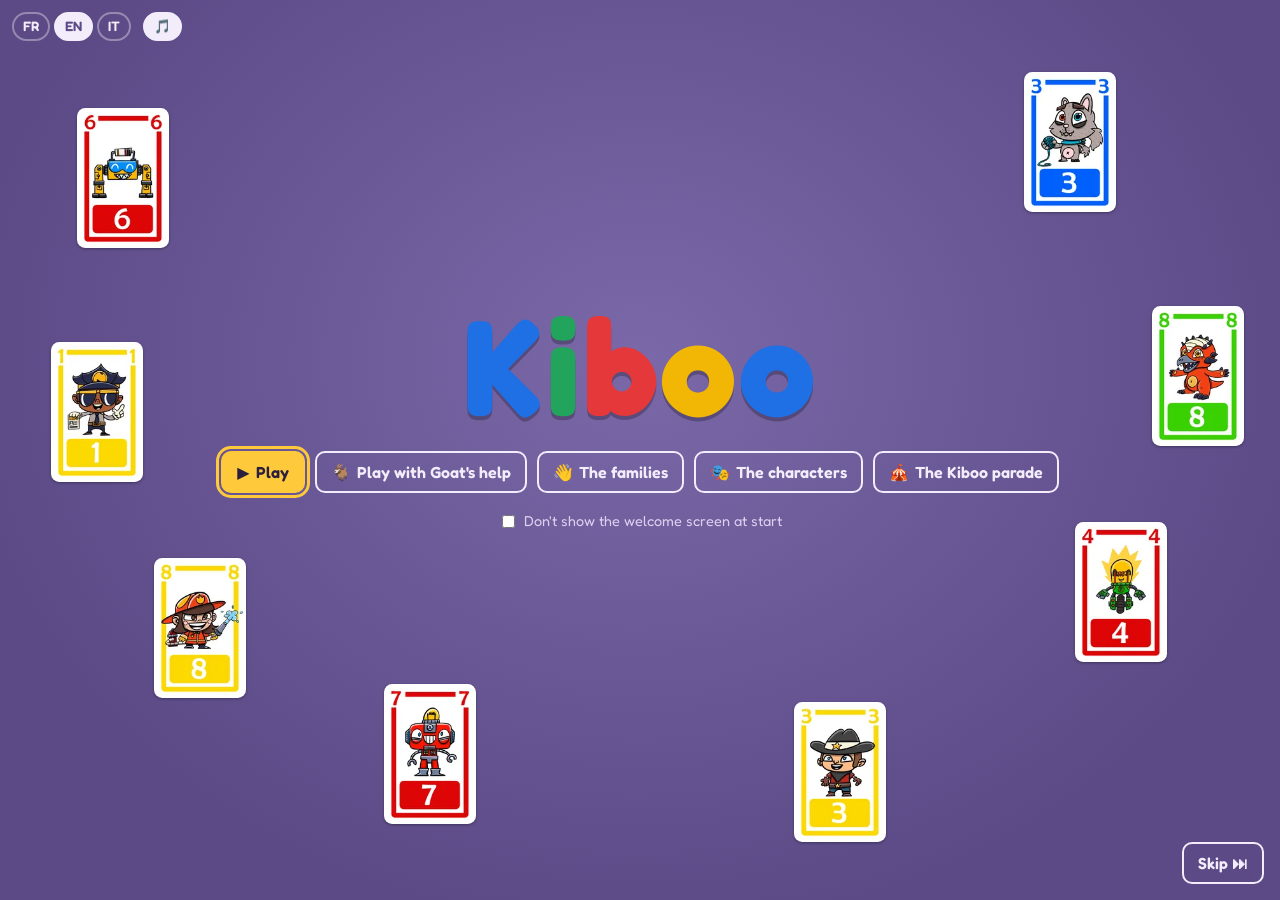
==== index.html @ 83fb06ff "Parade : modes pour les dinosaures, les robots et les métiers Les 40 personnages ont maintenant leur" ====
<!DOCTYPE html>
<html lang="fr">
<head>
<meta charset="utf-8">
<meta name="viewport" content="width=device-width, initial-scale=1, viewport-fit=cover">
<title>Kiboo</title>
<link rel="preconnect" href="https://fonts.googleapis.com">
<link rel="preconnect" href="https://fonts.gstatic.com" crossorigin>
<link href="https://fonts.googleapis.com/css2?family=Fredoka:wght@400;500;600;700&display=swap" rel="stylesheet">
<link rel="stylesheet" href="css/style.css?v=2026-11-11-1859">
</head>
<body>
<div class="wrap">
  <header>
    <h1 class="logo kiboo" aria-label="Kiboo"><span>K</span><span>i</span><span>b</span><span>o</span><span>o</span></h1>
    <div class="head-btns">
      <label class="lang-wrap"><span class="emo" aria-hidden="true">🌐</span><select id="lang" class="lang" aria-label="Langue" data-i18n-aria="head.lang"></select></label>
      <button class="act ghost" id="btn-feedback" type="button" aria-haspopup="dialog"><span class="emo" aria-hidden="true">💬</span><span class="lbl" data-i18n="head.feedback">Donner mon avis</span></button>
      <button class="act ghost" id="btn-progress" type="button" aria-haspopup="dialog"><span class="emo" aria-hidden="true">📈</span><span class="lbl" data-i18n="head.progress">Progression</span></button>
      <button class="act ghost" id="btn-album" type="button" aria-haspopup="dialog"><span class="emo" aria-hidden="true">⭐</span><span class="lbl">Collection 0/40</span></button>
      <button class="act ghost" id="btn-exercises" type="button" aria-haspopup="dialog"><span class="emo" aria-hidden="true">✏️</span><span class="lbl" data-i18n="head.exercises">Exercices</span></button>
      <button class="act ghost" id="btn-rules" type="button" aria-haspopup="dialog"><span class="emo" aria-hidden="true">📖</span><span class="lbl" data-i18n="head.rules">Règles du jeu</span></button>
      <button class="act ghost" id="btn-account" type="button" aria-haspopup="dialog"><span class="emo" aria-hidden="true">👤</span><span class="lbl" data-i18n="account.login">Se connecter</span></button>
      <button class="act ghost" id="btn-parade" type="button"><span class="emo" aria-hidden="true">🎪</span><span class="lbl" data-i18n="head.parade">Parade</span></button>
      <button class="act ghost" id="btn-settings-help" type="button" aria-expanded="false" aria-controls="settings-help"><span class="emo" aria-hidden="true">❓</span><span class="lbl" data-i18n="help.show">Aide</span></button>
    </div>
  </header>

  <dialog class="rules exercises" id="exercises" aria-labelledby="ex-title">
    <div class="rules-head">
      <h2 id="ex-title" data-i18n="ex.title">Exercices</h2>
      <span id="voice-ex"></span>
      <button class="close" id="btn-ex-close" type="button" aria-label="Fermer les exercices" data-i18n-aria="ex.close">×</button>
    </div>
    <div class="ex-tabs" role="tablist" aria-label="Choix de l'exercice" data-i18n-aria="ex.tabs">
      <button type="button" role="tab" data-ex="count" aria-selected="true" data-i18n="ex.tab.count">Compter sa main</button>
      <button type="button" role="tab" data-ex="longest" aria-selected="false" data-i18n="ex.tab.longest">Couleur la plus longue</button>
      <button type="button" role="tab" data-ex="legal" aria-selected="false" data-i18n="ex.tab.legal">Cartes jouables</button>
      <button type="button" role="tab" data-ex="rest" aria-selected="false" data-i18n="ex.tab.rest">Cartes restantes</button>
      <button type="button" role="tab" data-ex="split" aria-selected="false" data-i18n="ex.tab.split">Répartition de l'entame</button>
      <button type="button" role="tab" data-ex="coco" aria-selected="false" data-i18n="ex.tab.coco">Carré de Coco</button>
    </div>
    <p class="ex-score"><span id="ex-score"></span> <span class="gift-progress"></span></p>
    <div id="ex-body" role="tabpanel"></div>
  </dialog>

  <dialog class="rules exercises" id="quiz" aria-labelledby="quiz-title">
    <div class="rules-head">
      <h2 id="quiz-title" data-i18n="quiz.title">Question</h2>
      <span id="voice-quiz"></span>
      <p class="gift-progress"></p>
    </div>
    <div id="quiz-body"></div>
    <div class="ex-actions"><button class="act ghost" id="quiz-skip" type="button" data-i18n="quiz.skip">Passer la question</button></div>
  </dialog>

  <dialog class="rules" id="account" aria-labelledby="account-title">
    <div class="rules-head">
      <h2 id="account-title" data-i18n="account.title">Mon compte</h2>
      <button class="close" id="btn-account-close" type="button" aria-label="Fermer" data-i18n-aria="btn.close">×</button>
    </div>
    <div id="account-body"></div>
  </dialog>

  <dialog class="rules" id="feedback" aria-labelledby="fb-title">
    <div class="rules-head">
      <h2 id="fb-title" data-i18n="fb.title">Donner mon avis</h2>
      <button class="close" id="btn-fb-close" type="button" aria-label="Fermer" data-i18n-aria="btn.close">×</button>
    </div>
    <p data-i18n="fb.intro">Merci de tester Kiboo ! Ton retour aide à améliorer le jeu.</p>
    <div class="fb-row" role="group" aria-label="Type de retour" data-i18n-aria="fb.kinds">
      <button class="ex-choice" type="button" data-kind="bug" data-i18n="fb.kind.bug">Un problème</button>
      <button class="ex-choice" type="button" data-kind="idee" data-i18n="fb.kind.idee">Une idée</button>
      <button class="ex-choice" type="button" data-kind="avis" data-i18n="fb.kind.avis">Mon avis</button>
    </div>
    <div class="fb-row fb-stars" role="group" aria-label="Note sur 5" data-i18n-aria="fb.stars">
      <span data-i18n="fb.yourNote">Ta note :</span>
      <button type="button" data-star="1" aria-label="1 sur 5" data-i18n-aria="fb.star1">★</button><button type="button" data-star="2" aria-label="2 sur 5" data-i18n-aria="fb.star2">★</button><button type="button" data-star="3" aria-label="3 sur 5" data-i18n-aria="fb.star3">★</button><button type="button" data-star="4" aria-label="4 sur 5" data-i18n-aria="fb.star4">★</button><button type="button" data-star="5" aria-label="5 sur 5" data-i18n-aria="fb.star5">★</button>
    </div>
    <label class="fb-field" for="fb-text"><span data-i18n="fb.message">Ton message</span>
      <textarea id="fb-text" rows="5" placeholder="Ce qui t'a plu, ce qui ne marche pas, ce que tu faisais quand le problème est arrivé…" data-i18n-ph="fb.messagePh"></textarea>
    </label>
    <label class="fb-field" for="fb-name"><span data-i18n="fb.name">Ton prénom (facultatif)</span>
      <input id="fb-name" type="text" autocomplete="given-name">
    </label>
    <details class="fb-context">
      <summary data-i18n="fb.auto">Informations ajoutées automatiquement</summary>
      <pre id="fb-context"></pre>
    </details>
    <div class="ex-actions">
      <button class="act" id="fb-copy" type="button" data-i18n="fb.copy">Copier mon avis</button>
      <a class="act ghost" id="fb-github" href="https://github.com/MowgAI/Kiboo/issues/new" target="_blank" rel="noopener" data-i18n="fb.github">Envoyer sur GitHub</a>
    </div>
    <p class="fb-hint" data-i18n="fb.hint">« Copier mon avis » : colle-le ensuite dans un message à la personne qui t'a envoyé le lien. « Envoyer sur GitHub » demande un compte GitHub.</p>
    <p class="ex-result" id="fb-status" aria-live="polite"></p>
    <textarea id="fb-fallback" rows="6" hidden aria-label="Texte de ton avis à copier" data-i18n-aria="fb.fallbackAria"></textarea>
  </dialog>

  <dialog class="rules exercises" id="progress" aria-labelledby="progress-title">
    <div class="rules-head">
      <h2 id="progress-title" data-i18n="prog.title">Ma progression</h2>
      <button class="close" id="btn-progress-close" type="button" aria-label="Fermer" data-i18n-aria="btn.close">×</button>
    </div>
    <div id="progress-body"></div>
  </dialog>

  <dialog class="rules exercises" id="album" aria-labelledby="album-title">
    <div class="rules-head">
      <h2 id="album-title" data-i18n="album.title">Ma collection</h2>
      <button class="close" id="btn-album-close" type="button" aria-label="Fermer la collection" data-i18n-aria="album.close">×</button>
    </div>
    <p class="ex-score" id="album-count"></p>
    <div id="album-body"></div>
  </dialog>

  <dialog class="rules" id="rules" aria-labelledby="rules-title">
    <div class="rules-head">
      <h2 id="rules-title" data-i18n-html="rules.title">Règles de <span class="kiboo" aria-label="Kiboo"><span>K</span><span>i</span><span>b</span><span>o</span><span>o</span></span></h2>
      <span id="voice-rules"></span>
      <button class="close" id="btn-rules-close" type="button" aria-label="Fermer les règles" data-i18n-aria="rules.close">×</button>
    </div>
    <div data-i18n-html="rules.body">
    <p><span class="kiboo" aria-label="Kiboo"><span>K</span><span>i</span><span>b</span><span>o</span><span>o</span></span> est un jeu de cartes <strong>inspiré du jeu de bridge</strong>. Il se joue à <strong>4 joueurs</strong>, séparés en <strong>2 équipes</strong> représentées par leur place : <strong>Nord-Sud</strong> contre <strong>Est-Ouest</strong>. Les partenaires sont assis l'un en face de l'autre. Comme le bridge, Kiboo est un <strong>jeu de plis</strong> : un <dfn>pli</dfn> est l'ensemble des quatre cartes jouées à tour de rôle par chacun des quatre joueurs autour de la table.</p>

    <h3>Les cartes</h3>
    <ul>
      <li><strong>40 cartes</strong> : <strong>4 familles</strong> (<span class="fam blue">animaux</span>, <span class="fam green">dinosaures</span>, <span class="fam red">robots</span> et <span class="fam yellow">métiers</span>), représentées par leur couleur (respectivement bleu, vert, rouge et jaune). Chaque carte a une <strong>valeur de 1 à 10</strong> : le <strong>10 est la plus forte</strong> carte, le 1 la plus faible.</li>
      <li>Chaque joueur reçoit <strong>10 cartes</strong>.</li>
    </ul>

    <h3>Le déclarant et le mort</h3>
    <ul>
      <li>Sud est le <dfn>déclarant</dfn>. Il joue ses cartes et aussi celles de son partenaire Nord, appelé le <dfn>mort</dfn>.</li>
      <li>Ouest joue la première carte : c'est la phase d'<dfn>entame</dfn>. Le mort étale alors ses cartes <strong>face visible</strong>, et tout le monde les voit jusqu'à la fin de la donne.</li>
    </ul>

    <h3>La règle d'entame des robots</h3>
    <div id="lead-rule">
      <p>Piperno, Averell et Averell250 choisissent toujours leur entame de la même façon :</p>
      <ol>
        <li>Ils prennent leur <strong>couleur la plus longue</strong>, celle où ils ont le plus de cartes.</li>
        <li>Si deux couleurs ont <strong>autant de cartes</strong>, ils prennent celle qui a le <strong>plus de points</strong> (la somme des valeurs). À points égaux aussi, ils prennent la dernière dans l'ordre bleu, vert, rouge, jaune.</li>
        <li>Dans cette couleur, s'ils ont une <dfn>séquence</dfn> (au moins deux cartes qui se suivent, comme le 7 et le 8), ils jouent la <strong>plus haute carte de la séquence</strong>, mais seulement si cette carte vaut <strong>au moins 7</strong>. S'ils ont plusieurs séquences, ils prennent la plus haute.</li>
        <li>Sans séquence (ou avec une séquence trop petite, comme le 3 et le 4), ils jouent la <strong>plus petite carte</strong> de la couleur.</li>
      </ol>
      <p>Exemples : avec le 2, le 7 et le 8 bleus, ils entament le 8 bleu (séquence 7-8). Avec le 2, le 5 et le 9 bleus, ils entament le 2 bleu (pas de séquence). Avec le 3, le 4 et le 9 bleus, ils entament le 3 bleu (la séquence 3-4 n'atteint pas le 7).</p>
    </div>

    <h3>Le déroulement d'un pli</h3>
    <ul>
      <li>On joue chacun son tour <strong>dans le sens des aiguilles d'une montre</strong> : Ouest, Nord, Est, Sud.</li>
      <li>Le premier joueur du pli choisit librement sa carte. Sa couleur est la <dfn>couleur demandée</dfn> pour le reste du pli.</li>
      <li>Les autres joueurs <strong>doivent fournir</strong> une carte de la couleur demandée s'ils en ont. Sinon, ils jouent n'importe quelle carte : on appelle cette action <dfn>défausser</dfn>.</li>
      <li><strong>Sans atout</strong>, la <strong>plus forte carte de la couleur demandée</strong> remporte le pli. Une carte d'une autre couleur ne remporte jamais le pli.</li>
      <li>Le joueur qui remporte le pli <strong>joue la première carte du pli suivant</strong>.</li>
    </ul>

    <h3>L'atout</h3>
    <ul>
      <li>On peut aussi jouer <strong>avec un atout</strong> (réglage « Atout »). L'<dfn>atout</dfn> est une couleur plus forte que les autres : c'est la couleur où Nord et Sud ont, à eux deux, <strong>le plus de cartes</strong>. Elle est affichée en haut à gauche de la table.</li>
      <li>Il faut toujours <strong>fournir</strong> la couleur demandée si on en a.</li>
      <li>Si on n'a pas la couleur demandée, on peut jouer un atout : on appelle cette action <dfn>couper</dfn>. Un atout bat toutes les cartes des autres couleurs, même un 10. On <strong>n'est pas obligé de couper</strong> : on peut aussi défausser.</li>
      <li>Si plusieurs atouts sont joués dans le même pli, le <strong>plus fort atout</strong> remporte le pli.</li>
      <li>Avec un atout, les robots n'entament <strong>jamais dans la couleur d'atout</strong> : ils appliquent leur règle d'entame aux trois autres couleurs.</li>
    </ul>

    <h3>Qui gagne ?</h3>
    <p>À la fin des 10 plis, l'équipe qui en a <strong>remporté le plus</strong> gagne la donne. À <strong>5 plis partout</strong>, c'est une égalité.</p>

    <h3>Jouer dans <span class="kiboo" aria-label="Kiboo"><span>K</span><span>i</span><span>b</span><span>o</span><span>o</span></span></h3>
    <ul>
      <li>Choisissez qui joue chaque place dans les <strong>réglages</strong> : vous (<strong>Humain</strong>) ou un robot. Les changements s'appliquent à la prochaine donne.</li>
      <li>Quand c'est votre tour, <strong>cliquez sur une carte mise en avant</strong>. Les cartes que vous n'avez pas le droit de jouer sont grisées.</li>
      <li><strong>Rejouer la donne</strong> redistribue les mêmes cartes, pour essayer une autre façon de jouer.</li>
    </ul>
    </div>
  </dialog>

  <section class="setup" aria-label="Réglages de la table" data-i18n-aria="setup.aria">
    <label class="field"><span class="seat-name eo" data-i18n="setup.west">Ouest</span>
      <select id="cfg-O"></select>
    </label>
    <div class="field"><span class="seat-name ns" data-i18n="setup.north">Nord</span>
      <span class="fixed" data-i18n="setup.northFixed">le mort, joué par Sud</span>
    </div>
    <label class="field"><span class="seat-name eo" data-i18n="setup.east">Est</span>
      <select id="cfg-E"></select>
    </label>
    <label class="field"><span class="seat-name ns" data-i18n="setup.south">Sud (déclarant)</span>
      <select id="cfg-S"></select>
    </label>
    <label class="field"><span><span class="emo" aria-hidden="true">⏱️</span> <span data-i18n="setup.speed">Vitesse des robots</span></span>
      <select id="cfg-speed">
        <option value="1100" data-i18n="setup.slow">Lente</option>
        <option value="650" selected data-i18n="setup.normal">Normale</option>
        <option value="250" data-i18n="setup.fast">Rapide</option>
      </select>
    </label>
    <label class="field"><span><span class="emo" aria-hidden="true">🧠</span> <span data-i18n="setup.quiz">Questions pendant la partie</span></span>
      <select id="cfg-quiz">
        <option value="off" selected data-i18n="setup.quiz.off">Aucune</option>
        <option value="light" data-i18n="setup.quiz.light">Quelques-unes</option>
        <option value="all" data-i18n="setup.quiz.all">Toutes (entraînement)</option>
      </select>
    </label>
    <label class="field"><span><span class="emo" aria-hidden="true">♠️</span> <span data-i18n="setup.trump">Atout</span></span>
      <select id="cfg-trump">
        <option value="none" selected data-i18n="setup.trump.none">Sans atout</option>
        <option value="auto" data-i18n="setup.trump.auto">Couleur la plus longue de Nord-Sud</option>
      </select>
    </label>
    <label class="field"><span><span class="emo" aria-hidden="true">🔢</span> <span data-i18n="setup.coco">Carré de Coco</span></span>
      <select id="cfg-coco">
        <option value="off" selected data-i18n="setup.coco.off">Non</option>
        <option value="manual" data-i18n="setup.coco.manual">Je le remplis</option>
        <option value="goat" data-i18n="setup.coco.goat">Goat (automatique)</option>
      </select>
    </label>
    <label class="check"><input type="checkbox" id="cfg-open"> <span class="emo" aria-hidden="true">👀</span><span data-i18n="setup.open">Jeux ouverts</span></label>
    <label class="check"><input type="checkbox" id="cfg-hints"> <span class="emo" aria-hidden="true">💡</span><span data-i18n="setup.hints">Montrer les meilleurs coups</span></label>
    <label class="check"><input type="checkbox" id="cfg-explain"> <span class="emo" aria-hidden="true">🧑‍🏫</span><span data-i18n="setup.explain">Explications de Piperno</span></label>
    <label class="check"><input type="checkbox" id="cfg-eval" checked> <span class="emo" aria-hidden="true">🏆</span><span data-i18n="setup.eval">Mode évaluation</span></label>
    <label class="check"><input type="checkbox" id="cfg-voice"> <span class="emo" aria-hidden="true">🔊</span><span data-i18n="setup.voice">Lire à voix haute</span></label>
    <label class="check"><input type="checkbox" id="cfg-music"> <span class="emo" aria-hidden="true">🎵</span><span data-i18n="setup.music">Musique</span></label>
    <label class="check"><input type="checkbox" id="cfg-sfx" checked> <span class="emo" aria-hidden="true">🔔</span><span data-i18n="setup.sfx">Bruitages</span></label>
    <label class="field"><span data-i18n="voice.choose">Voix</span>
      <select id="cfg-voice-name"></select>
    </label>
    <div class="btns">
      <button class="act ghost" id="btn-help-play" type="button" aria-pressed="false"><span class="emo" aria-hidden="true">🐐</span><span class="lbl" data-i18n="btn.help">Jouer avec Goat</span></button>
      <button class="act ghost" id="btn-replay" type="button"><span class="emo" aria-hidden="true">🔁</span><span data-i18n="btn.replay">Rejouer la donne</span></button>
      <button class="act" id="btn-new" type="button"><span class="emo" aria-hidden="true">🃏</span><span data-i18n="btn.new">Nouvelle donne</span></button>
    </div>
    <div class="note" id="settings-help" hidden><span id="voice-help"></span><div data-i18n-html="help.list">
      <ul>
        <li>Les changements de joueurs s'appliquent à la <strong>prochaine donne</strong>.</li>
        <li><strong>Jeux ouverts</strong> montre toutes les mains.</li>
        <li><strong>Meilleurs coups</strong> : sur chaque carte jouable, le nombre de plis que ton camp fera si tout le monde joue parfaitement à jeux ouverts.</li>
        <li><strong>Piperno</strong> joue avec des règles simples (coche Explications de Piperno pour voir laquelle il applique à chaque carte), <strong>PiperRand</strong> au hasard.</li>
        <li><strong>Averell</strong> ne voit que sa main et le mort : à partir du deuxième pli, il simule jusqu'à 40 donnes possibles et les analyse avec le DDS. <strong>Averell250</strong> en simule jusqu'à 250, plus fort mais plus lent. <strong>Cheater</strong>, lui, voit toutes les cartes.</li>
        <li>En fin de donne, le DDS fait le <strong>bilan</strong> des cartes qui ont coûté des plis.</li>
        <li><strong>Mode évaluation</strong> : compare ta donne (en Sud) à celle de Piperno, Averell et Averell250 sur les mêmes cartes ; ton score duplicate s'affiche en fin de donne.</li>
        <li><strong>Questions pendant la partie</strong> (quand tu es le déclarant, en Sud) : <strong>Quelques-unes</strong> en pose au moins une par donne, tirées au sort ; <strong>Toutes</strong> les pose toutes, pour s'entraîner. Toutes les 3 bonnes réponses, tu choisis un cadeau.</li>
        <li><strong>Atout</strong> : sans atout, ou avec pour atout la couleur la plus longue de Nord et Sud réunis. À l'atout, on peut couper quand on n'a pas la couleur demandée (voir les règles du jeu). Les questions sur l'entame et les cartes maîtresses ne sont pas posées à l'atout pour l'instant.</li>
        <li><strong>Carré de Coco</strong> : pendant la donne, un tableau des cartes de départ de chaque couleur chez chaque joueur (Nord et Sud remplis d'office), à compléter pour Ouest et Est au fil des plis. Le bouton <strong>🐐 Jouer avec Goat</strong> lance une donne avec Goat (et redevient « Jouer sans aide »). Avec <strong>Goat</strong>, le carré se remplit tout seul et chaque déduction est expliquée (c'est une aide : la donne n'est pas évaluée).</li>
        <li><strong>Lire à voix haute</strong> : les questions et les exercices sont lus (en version simple), avec un petit encouragement après chaque réponse. Les boutons 🔊 Écouter lisent aussi les règles et cette aide. La voix dépend de l'appareil.</li>
        <li><strong>Musique</strong> : une petite musique rétro pendant la partie. <strong>Bruitages</strong> : carte posée, pli gagné ou perdu, résultat, bonne ou mauvaise réponse. Le bouton <strong>Parade</strong> fait défiler les 40 personnages, qui se présentent un par un ; un clic sur le logo Kiboo rouvre l'accueil.</li>
        <li>Quand tu joues, chaque pli reste sur la table jusqu'à ton clic sur <strong>Pli suivant</strong> : prends le temps de retenir les cartes jouées.</li>
      </ul></div>
    </div>
  </section>

  <!-- Sur ordinateur, le carré de Coco se place à côté de la table (voir .play-area dans css/style.css). -->
  <div class="play-area">
  <div class="play-main">
  <main class="table" id="table">
    <div class="trump-tag" id="trump-tag" hidden></div>
    <!-- Les places tournent : celle du joueur humain est toujours en bas (voir position() dans js/game.js). -->
    <div class="seat north" id="seat-N"><div class="tag" id="tag-N"></div><div class="hand main" id="hand-N"></div></div>
    <div class="seat west" id="seat-O"><div class="tag" id="tag-O"></div><div class="hand side" id="hand-O"></div></div>
    <div class="center" id="center"></div>
    <div class="seat east" id="seat-E"><div class="tag" id="tag-E"></div><div class="hand side" id="hand-E"></div></div>
    <div class="seat south" id="seat-S"><div class="tag" id="tag-S"></div><div class="hand main" id="hand-S"></div></div>
  </main>

  <div class="bar">
    <div class="status-row"><div class="status" id="status" aria-live="polite"></div>
      <button class="act next-trick" id="btn-next-trick" type="button" hidden><span class="emo" aria-hidden="true">➡️</span><span class="lbl" data-i18n="btn.nextTrick">Pli suivant</span></button></div>
    <div class="score" aria-label="Plis gagnés" data-i18n-aria="score.aria">
      <div class="team"><span data-i18n="team.NS">Nord-Sud</span> <span class="pips" id="pips-NS"></span> <span class="count" id="count-NS">0</span></div>
      <div class="team"><span data-i18n="team.EO">Est-Ouest</span> <span class="pips" id="pips-EO"></span> <span class="count" id="count-EO">0</span></div>
    </div>
  </div>
  </div>
  <section class="review" id="coco" hidden></section>
  </div>
  <section class="review" id="evaluation" hidden aria-live="polite"></section>
  <section class="review" id="explain" hidden aria-live="polite"></section>
  <section class="review" id="review" hidden aria-live="polite"></section>
</div>

<script>window.KIBOO_VERSION = "2026-11-11-1859";   // mis à jour par tools/bump-version.sh</script>
<script src="lang/fr.js?v=2026-11-11-1859"></script>
<script src="lang/en.js?v=2026-11-11-1859"></script>
<script src="lang/parade.js?v=2026-11-11-1859"></script>
<script src="lang/parade-modes.js?v=2026-11-11-1859"></script>
<script src="lang/personnages.js?v=2026-11-11-1859"></script>
<script src="lang/it.js?v=2026-11-11-1859"></script>
<script src="js/i18n.js?v=2026-11-11-1859"></script>
<script src="js/dds.js?v=2026-11-11-1859"></script>
<script src="js/pimc.js?v=2026-11-11-1859"></script>
<script src="js/solver.js?v=2026-11-11-1859"></script>
<script src="js/images.js?v=2026-11-11-1859"></script>
<script src="js/timing.js?v=2026-11-11-1859"></script>
<script src="js/game.js?v=2026-11-11-1859"></script>
<script src="js/account.js?v=2026-11-11-1859"></script>
<script src="js/sound.js?v=2026-11-11-1859"></script>
<script src="js/voice.js?v=2026-11-11-1859"></script>
<script src="js/rewards.js?v=2026-11-11-1859"></script>
<script src="js/exercises.js?v=2026-11-11-1859"></script>
<script src="js/intro.js?v=2026-11-11-1859"></script>
<script src="js/coco.js?v=2026-11-11-1859"></script>
<script src="js/quiz.js?v=2026-11-11-1859"></script>
<script src="js/evaluation.js?v=2026-11-11-1859"></script>
<script src="js/feedback.js?v=2026-11-11-1859"></script>
</body>
</html>
---- css/style.css ----
:root {
  --page: #F3EFF8;
  --ink: #2A1F3D;
  --ink-soft: #6A5C80;
  --panel: #FFFFFF;
  --line: #DCD3E8;
  --felt: #5B4A86;
  --felt-ring: #7A68A8;
  --felt-ink: #F3EDFB;
  --felt-soft: #DCD0F0;
  --sun: #FFC93C;
  --sun-ink: #2A1F3D;
  --c-blue: #1F6FE5;
  --c-green: #22A45D;
  --c-red: #E5383B;
  --c-yellow: #F2B705;
  --mark: rgba(255, 201, 60, 0.45);
  --ok: #1B8A4C;
  --setup: #E5F0FF;                               /* fond des réglages : bleu clair */
  --seat-ns: #1F6FE5; --seat-eo: #D62F32;         /* couleurs des places : Nord-Sud bleu, Est-Ouest rouge */
  --ko: #C62F32;
  color-scheme: light;
  box-sizing: border-box;
  padding-top: env(safe-area-inset-top, 0px);
  padding-bottom: env(safe-area-inset-bottom, 0px);
}
@media (prefers-color-scheme: dark) {
  :root:not([data-theme="light"]) {
    --page: #17111F;
    --ink: #EEE8F7;
    --ink-soft: #A797BF;
    --panel: #221A2E;
    --line: #3A2F4A;
    --felt: #4A3B6E;
    --felt-ring: #634F8C;
    --mark: rgba(255, 201, 60, 0.28);
    --ok: #4CC47F;
  --setup: #172238;
  --seat-ns: #7FB2FF; --seat-eo: #FF8A8C;
    --setup: #172238;
    --seat-ns: #7FB2FF; --seat-eo: #FF8A8C;
    --ko: #FF6F6F;
    color-scheme: dark;
  }
}
:root[data-theme="dark"] {
  --page: #17111F;
  --ink: #EEE8F7;
  --ink-soft: #A797BF;
  --panel: #221A2E;
  --line: #3A2F4A;
  --felt: #4A3B6E;
  --felt-ring: #634F8C;
  --mark: rgba(255, 201, 60, 0.28);
  --ok: #4CC47F;
  --ko: #FF6F6F;
  color-scheme: dark;
}
*, *::before, *::after { box-sizing: inherit; }
[hidden] { display: none !important; }
html { scroll-padding-top: env(safe-area-inset-top, 0px); }
body {
  margin: 0;
  background: var(--page);
  color: var(--ink);
  font-family: "Fredoka", "Nunito", "Trebuchet MS", system-ui, sans-serif;
  font-size: 16px;
  line-height: 1.4;
}
.wrap { max-width: 1080px; margin: 0 auto; padding: 16px; }

header { display: flex; align-items: center; justify-content: space-between; gap: 12px; flex-wrap: wrap; margin-bottom: 12px; }
.logo { font-size: 2.4rem; font-weight: 700; letter-spacing: 0.01em; margin: 0; line-height: 1; }
.kiboo span:nth-child(1) { color: var(--c-blue); }
.kiboo span:nth-child(2) { color: var(--c-green); }
.kiboo span:nth-child(3) { color: var(--c-red); }
.kiboo span:nth-child(4) { color: var(--c-yellow); }
.kiboo span:nth-child(5) { color: var(--c-blue); }

/* Réglages */
.setup {
  background: var(--setup);
  border: 1px solid var(--line);
  border-radius: 14px;
  padding: 12px 14px;
  display: flex; flex-wrap: wrap; gap: 12px 18px; align-items: end;
  margin-bottom: 14px;
}
.field { display: flex; flex-direction: column; gap: 4px; font-size: 0.9rem; color: var(--ink-soft); }
.field select {
  font: inherit; font-size: 0.95rem; color: var(--ink);
  background: var(--page); border: 1px solid var(--line); border-radius: 8px; padding: 6px 8px;
}
.field .fixed { color: var(--ink); font-size: 0.95rem; padding: 7px 0; }
.check { display: flex; align-items: center; gap: 6px; color: var(--ink); font-size: 0.95rem; padding-bottom: 6px; }
.btns { display: flex; gap: 8px; margin-left: auto; flex-wrap: wrap; }
button.act, a.act {
  font: inherit; font-weight: 600; cursor: pointer;
  border-radius: 10px; padding: 8px 14px; border: 2px solid var(--ink);
  background: var(--ink); color: var(--page);
}
button.act.ghost, a.act.ghost { background: transparent; color: var(--ink); }
button:focus-visible, select:focus-visible, input:focus-visible { outline: 3px solid var(--sun); outline-offset: 2px; }
.note { flex-basis: 100%; margin: 0; font-size: 0.85rem; color: var(--ink-soft); }
.note ul { margin: 0; padding-left: 1.2em; }
.note li { margin: 3px 0; }
.note strong { color: var(--ink); font-weight: 600; }

/* Table */
.table {
  --cw: clamp(44px, 9.5vw, 74px);
  --cws: clamp(30px, 5.2vw, 50px);
  --ct: clamp(42px, 9vw, 68px);
  background: radial-gradient(ellipse at 50% 45%, var(--felt-ring) 0%, var(--felt) 70%);
  color: var(--felt-ink);
  border-radius: 28px;
  padding: 16px 12px;
  display: grid;
  grid-template-columns: 1fr auto 1fr;
  grid-template-areas:
    ". north ."
    "west center east"
    ". south .";
  gap: 14px 10px;
  align-items: center;
  justify-items: center;
}
.seat { display: flex; flex-direction: column; align-items: center; gap: 6px; min-width: 0; }
.seat.north { grid-area: north; }
.seat.south { grid-area: south; }
.seat.west { grid-area: west; }
.seat.east { grid-area: east; }
.seat.south .tag { order: 2; }                 /* en bas, l'étiquette passe sous la main */
.tag {
  display: inline-flex; align-items: baseline; gap: 6px;
  border-radius: 999px; padding: 3px 12px;
  background: rgba(255,255,255,0.08); border: 2px solid transparent;
  font-size: 0.92rem; white-space: nowrap;
}
.tag b { font-weight: 600; }
.tag small { color: var(--felt-soft); font-size: 0.78rem; }
.tag[data-team="NS"] { background: rgba(31,111,229,0.45); }
.tag[data-team="EO"] { background: rgba(229,56,59,0.45); }
.tag.turn { border-color: var(--sun); box-shadow: 0 0 0 2px rgba(255,201,60,0.35); }

.hand { display: flex; justify-content: center; padding-left: calc(var(--w) * 0.45); }
.hand.side { --w: var(--cws); padding-left: calc(var(--w) * 0.62); }
.hand.main { --w: var(--cw); }
.card {
  width: var(--w); aspect-ratio: 145 / 220;
  border-radius: calc(var(--w) * 0.09);
  margin-left: calc(var(--w) * -0.45);
  background-size: cover; background-position: center;
  border: 0; padding: 0; flex: none;
  box-shadow: 0 1px 3px rgba(0,0,0,0.35);
  position: relative;
}
.hand.side .card { margin-left: calc(var(--w) * -0.62); }
/* Dos des cartes : le logo Kiboo vertical, sur fond blanc bordé de violet. */
/* Dos des cartes, comme les vraies cartes : fond bleu dans un cadre blanc, logo KIBOO au milieu
   (K rouge, I bleu clair, B jaune, et deux O en forme d'yeux). */
.card.back { background: #3B66B0; border: calc(var(--w) * 0.08) solid #FFFFFF; overflow: hidden; }
.card.back .back-logo {
  position: absolute; inset: 0; display: flex; align-items: center; justify-content: center; gap: calc(var(--w) * 0.006);
  font: 800 calc(var(--w) * 0.17)/1 "Fredoka", "Nunito", system-ui, sans-serif;
}
.card.back .back-logo b { font-weight: 700; -webkit-text-stroke: calc(var(--w) * 0.012) #1C2440; paint-order: stroke fill; }
.card.back .bk { color: #E5383B; }
.card.back .bi { color: #5EC4F0; }
.card.back .bb { color: #F2B705; }
.card.back .eye {
  width: calc(var(--w) * 0.13); height: calc(var(--w) * 0.13); border-radius: 50%; flex: none;
  background: radial-gradient(circle at 50% 52%, #1C2440 0 22%, #FFFFFF 24%);
  box-shadow: 0 0 0 calc(var(--w) * 0.012) #1C2440;
}
.badge {
  position: absolute; top: 30%; left: 4%;
  min-width: 1.6em; height: 1.6em; border-radius: 999px; padding: 0 0.3em;
  display: grid; place-items: center;
  font: 600 0.8rem/1 "Fredoka", "Nunito", system-ui, sans-serif;
  background: #FFFFFF; color: #2A1F3D; border: 2px solid #8C7AA8;
}
.badge.best { background: var(--sun); border-color: #2A1F3D; }
.card.dim { filter: saturate(0.35) brightness(0.72); }
button.card.playable { cursor: pointer; transition: transform 0.12s ease; }
button.card.playable:hover, button.card.playable:focus-visible { transform: translateY(-14%); z-index: 2; }
button.card:disabled { cursor: default; }

/* Centre : pli en cours */
.center {
  grid-area: center;
  position: relative;
  width: calc(var(--ct) * 3.6);
  height: calc(var(--ct) * 1.517 * 2.3);
}
.slot { position: absolute; }
.slot .card { --w: var(--ct); margin: 0; }
.slot.n { top: 0; left: 50%; transform: translateX(-50%); }
.slot.s { bottom: 0; left: 50%; transform: translateX(-50%); }
.slot.o { left: 0; top: 50%; transform: translateY(-50%); }
.slot.e { right: 0; top: 50%; transform: translateY(-50%); }
.slot .card.win { box-shadow: 0 0 0 3px var(--sun), 0 2px 8px rgba(0,0,0,0.4); }
.slot .card.enter { animation: land 0.22s ease-out; }
@keyframes land { from { transform: scale(0.8); opacity: 0; } to { transform: scale(1); opacity: 1; } }
@media (prefers-reduced-motion: reduce) {
  .slot .card.enter { animation: none; }
  button.card.playable { transition: none; }
}

.result {
  position: absolute; inset: 0;
  display: flex; flex-direction: column; align-items: center; justify-content: center; gap: 10px;
  text-align: center;
}
.result h2 { margin: 0; font-size: 1.5rem; font-weight: 700; }
.result p { margin: 0; color: var(--felt-soft); }
.result .btns { margin: 0; justify-content: center; }
.result button.act { border-color: var(--sun); background: var(--sun); color: var(--sun-ink); }
.result button.act.ghost { background: transparent; color: var(--felt-ink); }

/* Score et statut */
.bar { display: flex; align-items: center; justify-content: space-between; gap: 12px; flex-wrap: wrap; margin-top: 12px; }
.status { font-size: 1.05rem; font-weight: 500; min-height: 1.5em; }
.score { display: flex; gap: 18px; }
.team { display: flex; align-items: center; gap: 8px; font-size: 0.95rem; white-space: nowrap; }
.pips { display: flex; gap: 3px; }
.pip { width: 10px; height: 14px; border-radius: 3px; border: 2px solid var(--line); }
.pip.on.ns { background: var(--c-blue); border-color: var(--c-blue); }
.pip.on.eo { background: var(--c-red); border-color: var(--c-red); }
.count { font-weight: 700; min-width: 1.2em; }

@media (max-width: 640px) {
  .wrap { padding: 10px; }
  .logo { font-size: 2rem; }
  .score { gap: 12px; flex-wrap: wrap; }
  .pip { width: 7px; height: 11px; border-width: 1.5px; }
  .table {
    grid-template-columns: 1fr 1fr;
    grid-template-areas:
      "north north"
      "west east"
      "center center"
      "south south";
    padding: 12px 6px;
    border-radius: 20px;
  }
}

/* Règles du jeu */
.rules {
  width: min(640px, calc(100vw - 32px));
  max-height: calc(100dvh - 32px);
  overflow-y: auto;
  padding: 18px 22px 22px;
  border: 1px solid var(--line);
  border-radius: 16px;
  background: var(--panel);
  color: var(--ink);
  font: inherit;
  line-height: 1.5;
}
.rules::backdrop { background: rgba(23, 17, 31, 0.55); }
.rules-head { display: flex; align-items: center; justify-content: space-between; gap: 12px; }
.rules h2 { margin: 0; font-size: 1.5rem; font-weight: 700; text-wrap: balance; }
.rules h3 { margin: 16px 0 4px; font-size: 1.05rem; font-weight: 600; }
.rules p { margin: 8px 0 0; }
.rules ul { margin: 4px 0 0; padding-left: 1.2em; }
.rules li { margin: 3px 0; }
.rules .kiboo { font-weight: 700; white-space: nowrap; }
.rules strong { font-weight: 600; }
/* Vocabulaire du jeu : surligné comme au feutre */
.rules dfn {
  font-style: normal; font-weight: 600;
  background: linear-gradient(transparent 58%, var(--mark) 58%);
  padding: 0 0.1em;
}
/* Familles : une pastille de la couleur de la famille */
:is(.rules, .review, .intro, .trump-tag) .fam { font-weight: 600; white-space: nowrap; }
:is(.rules, .review, .intro, .trump-tag) .fam::before {
  content: ""; display: inline-block; width: 0.62em; height: 0.62em;
  border-radius: 50%; margin-right: 0.3em; vertical-align: 0.05em;
}
:is(.rules, .review, .intro, .trump-tag) .fam.blue::before { background: var(--c-blue); }
:is(.rules, .review, .intro, .trump-tag) .fam.green::before { background: var(--c-green); }
:is(.rules, .review, .intro, .trump-tag) .fam.red::before { background: var(--c-red); }
:is(.rules, .review, .intro, .trump-tag) .fam.yellow::before { background: var(--c-yellow); }
.rules .close {
  font: 600 1.5rem/1 "Fredoka", "Nunito", system-ui, sans-serif;
  width: 2em; height: 2em; flex: none; cursor: pointer;
  border: 2px solid var(--line); border-radius: 999px;
  background: transparent; color: var(--ink);
}
.rules .close:hover { border-color: var(--ink); }

.head-btns { display: flex; gap: 8px; flex-wrap: wrap; align-items: center; }
.lang-wrap { display: inline-flex; align-items: center; gap: 4px; }
.lang {
  font: inherit; font-weight: 600; color: var(--ink); cursor: pointer;
  background: var(--page); border: 2px solid var(--ink); border-radius: 10px; padding: 7px 8px;
}

/* Exercices */
.exercises { width: min(820px, calc(100vw - 32px)); }
.ex-tabs { display: flex; flex-wrap: wrap; gap: 6px; margin-top: 12px; }
.ex-tabs button {
  font: inherit; font-weight: 600; cursor: pointer;
  padding: 6px 12px; border-radius: 999px;
  border: 2px solid var(--line); background: transparent; color: var(--ink);
}
.ex-tabs button[aria-selected="true"] { background: var(--ink); border-color: var(--ink); color: var(--page); }
.ex-score { margin: 10px 0 0; color: var(--ink-soft); font-size: 0.9rem; font-variant-numeric: tabular-nums; }
.ex-q { margin: 12px 0 0; }
.rules .ex-sort { padding: 0; margin-top: 8px; font-size: 0.92rem; }
.ex-hand { display: flex; flex-wrap: wrap; gap: 6px; margin: 12px 0 4px; }
.ex-hand .card { --w: clamp(46px, 12vw, 66px); margin: 0; }
.ex-hand button.card { cursor: pointer; transition: transform 0.12s ease; }
.ex-hand button.card:not(:disabled):hover { transform: translateY(-6%); }
.ex-hand .card.picked { box-shadow: 0 0 0 3px var(--sun); transform: translateY(-10%); }
.ex-hand .card.ok { box-shadow: 0 0 0 3px var(--ok); }
.ex-hand .card.ko { box-shadow: 0 0 0 3px var(--ko); }
.ex-hand .card.missed { outline: 3px dashed var(--ko); outline-offset: 2px; }
.ex-led { display: flex; align-items: center; gap: 12px; margin-top: 12px; }
.ex-led .card { --w: 56px; margin: 0; }
.ex-led p { margin: 0; }
.ex-grid-wrap { overflow-x: auto; }
.ex-grid { border-collapse: collapse; margin-top: 10px; font-variant-numeric: tabular-nums; }
.ex-grid th, .ex-grid td { padding: 6px 10px 6px 0; text-align: left; border-bottom: 1px solid var(--line); vertical-align: middle; }
.ex-grid thead th { font-size: 0.85rem; font-weight: 500; color: var(--ink-soft); }
.ex-grid tbody th { font-weight: 600; white-space: nowrap; }
.ex-grid input {
  font: inherit; width: 4.2em; padding: 4px 6px;
  border: 2px solid var(--line); border-radius: 8px;
  background: var(--page); color: var(--ink);
}
.ex-grid input.ok { border-color: var(--ok); }
.ex-grid input.ko { border-color: var(--ko); }
.ex-grid input:disabled { opacity: 1; }
.ex-fix { color: var(--ink-soft); font-size: 0.9rem; min-width: 12em; }
.ex-fix .ok { color: var(--ok); font-weight: 700; }
.ex-fix .ko { color: var(--ko); font-weight: 700; }
.ex-total th, .ex-total td { border-bottom: 0; }
.ex-grid input::placeholder { color: var(--ink-soft); opacity: 0.6; }
/* Sur téléphone, la correction passe sous la ligne au lieu d'une colonne. */
@media (max-width: 640px) {
  .ex-grid, .ex-grid tbody { display: block; }
  .ex-grid thead { display: none; }
  .ex-grid tr {
    display: grid; grid-template-columns: 1fr auto auto; align-items: center;
    column-gap: 8px; padding: 6px 0; border-bottom: 1px solid var(--line);
  }
  .ex-grid tr.ex-total { border-bottom: 0; }
  .ex-grid th, .ex-grid td { border-bottom: 0; padding: 0; }
  .ex-grid .ex-fix { grid-column: 1 / -1; min-width: 0; }
  .ex-grid .ex-fix:not(:empty) { padding-top: 4px; }
}
.ex-choices { display: flex; flex-wrap: wrap; gap: 8px; margin-top: 12px; }
.ex-choice {
  font: inherit; cursor: pointer; padding: 8px 14px; border-radius: 10px;
  border: 2px solid var(--line); background: transparent; color: var(--ink);
}
.ex-choice:not(:disabled):hover { border-color: var(--ink); }
.ex-choice:disabled { cursor: default; }
.ex-choice.ok { border-color: var(--ok); box-shadow: inset 0 0 0 1px var(--ok); }
.ex-choice.ko { border-color: var(--ko); box-shadow: inset 0 0 0 1px var(--ko); }
.ex-actions { display: flex; gap: 8px; margin-top: 14px; }
.ex-result { margin: 10px 0 0; font-weight: 500; min-height: 1.4em; }
.ex-result.ok { color: var(--ok); }
.ex-result.ko { color: var(--ink); }
@media (prefers-reduced-motion: reduce) {
  .ex-hand button.card { transition: none; }
}

/* Questions en cours de partie, cadeaux et collection */
.gift-progress { margin: 0; color: var(--ink-soft); font-size: 0.9rem; white-space: nowrap; }
.gift-progress .dots { color: var(--c-yellow); letter-spacing: 0.15em; font-size: 1.05rem; }
.rules-head .gift-progress { margin-left: auto; }
.ex-led-cards { display: flex; gap: 4px; flex: none; }
.rules ol { margin: 4px 0 0; padding-left: 1.4em; }
.rules ol li { margin: 3px 0; }
.act.quiz-rule-btn { margin-top: 10px; padding: 5px 12px; font-size: 0.9rem; }
.quiz-rule { margin-top: 8px; padding: 10px 14px; border-radius: 10px; background: var(--page); font-size: 0.95rem; }
.quiz-rule p:first-child { margin-top: 0; }
.quiz-hint { margin: 10px 0 0; font-size: 0.9rem; color: var(--ink-soft); }
.quiz-follow { margin-top: 12px; padding-top: 4px; border-top: 1px solid var(--line); }
.ex-choice[aria-pressed="true"] { border-color: var(--ink); box-shadow: inset 0 0 0 1px var(--ink); }
.ex-choice.missed { border-style: dashed; border-color: var(--ko); }
.quiz-rest td, .quiz-rest th { font-size: 0.9rem; }
.quiz-reasons { margin: 4px 0 0; padding-left: 1.2em; }
.quiz-reasons li { margin: 4px 0; }
.quiz-label { margin: 10px 0 0; font-size: 0.85rem; color: var(--ink-soft); }
.ex-hand.quiz-mini { margin: 4px 0 0; gap: 4px; }
.ex-hand.quiz-mini .card { --w: clamp(34px, 8vw, 46px); }
.quiz-why { margin-top: 8px; padding-top: 4px; border-top: 1px solid var(--line); }
.quiz-why p { margin: 8px 0 0; }
.gift h3 { margin: 4px 0 0; }
.gift-won { display: flex; align-items: center; gap: 16px; margin-top: 14px; flex-wrap: wrap; }
.gift-won p { margin: 0; flex: 1 1 16em; }
.gift-card .card { --w: 96px; margin: 0; box-shadow: 0 0 0 3px var(--sun), 0 4px 14px rgba(0, 0, 0, 0.3); animation: gift-in 0.5s ease-out; }
@keyframes gift-in { from { transform: rotateY(90deg) scale(0.8); } to { transform: none; } }
.card.revealed { box-shadow: 0 0 0 3px var(--sun), 0 1px 3px rgba(0, 0, 0, 0.35); z-index: 1; }
.album-row { margin-top: 14px; }
.album-row h3 { margin: 0 0 6px; display: flex; align-items: baseline; gap: 8px; }
.album-row small { color: var(--ink-soft); font-weight: 400; font-size: 0.85rem; }
.album-cards { display: flex; flex-wrap: wrap; gap: 6px; }
.album-cards .card { --w: clamp(40px, 8.5vw, 60px); margin: 0; }
.card.missing {
  display: grid; place-items: center; box-shadow: none;
  border: 2px dashed var(--line); background: var(--page);
  color: var(--ink-soft); font-weight: 700; font-size: 1.1rem;
}
@media (prefers-reduced-motion: reduce) {
  .gift-card .card { animation: none; }
}

/* Donner mon avis */
.fb-row { display: flex; flex-wrap: wrap; align-items: center; gap: 8px; margin-top: 12px; }
#feedback [data-kind][aria-pressed="true"] { border-color: var(--ink); background: var(--ink); color: var(--page); }
.fb-stars span { color: var(--ink-soft); font-size: 0.95rem; }
.fb-stars button {
  font-size: 1.6rem; line-height: 1; padding: 0 2px; cursor: pointer;
  background: none; border: 0; color: var(--line);
}
.fb-stars button.on { color: var(--c-yellow); }
.fb-field { display: flex; flex-direction: column; gap: 4px; margin-top: 12px; font-size: 0.92rem; color: var(--ink-soft); }
.fb-field textarea, .fb-field input, #fb-fallback {
  font: inherit; font-size: 1rem; color: var(--ink); background: var(--page);
  border: 2px solid var(--line); border-radius: 10px; padding: 8px 10px; width: 100%; resize: vertical;
}
#fb-fallback { margin-top: 8px; font-size: 0.85rem; }
.fb-context { margin-top: 12px; font-size: 0.85rem; color: var(--ink-soft); }
.fb-context summary { cursor: pointer; }
.fb-context pre {
  margin: 6px 0 0; padding: 8px 10px; border-radius: 8px; background: var(--page);
  white-space: pre-wrap; word-break: break-word; font-size: 0.8rem;
}
a.act { text-decoration: none; display: inline-flex; align-items: center; }
.fb-hint { margin: 8px 0 0; font-size: 0.82rem; color: var(--ink-soft); }

/* Évaluation (score duplicate) et progression */
.eval-score { font-size: 1.15rem; margin: 4px 0 0; }
.eval-score strong { font-size: 1.4rem; }
.eval-table td, .eval-table th { font-variant-numeric: tabular-nums; }
.eval-me th, .eval-me td { font-weight: 700; }
.eval-table .ok { color: var(--ok); font-weight: 600; }
.eval-table .ko { color: var(--ko); }
.eval-how, .eval-note { font-size: 0.85rem; color: var(--ink-soft); }
.eval-up { font-weight: 600; color: var(--ok); }
.eval-steps { padding-left: 1.4em; }
.eval-steps li { margin: 4px 0; }
.eval-steps li.done { color: var(--ok); }
.eval-bars { display: flex; align-items: flex-end; gap: 4px; height: 70px; margin-top: 6px; padding: 4px; border-bottom: 1px solid var(--line); }
.eval-bar { flex: 1 1 0; max-width: 28px; background: var(--c-blue); border-radius: 3px 3px 0 0; }

/* Bilan de la donne */
.review {
  margin-top: 14px;
  background: var(--panel);
  border: 1px solid var(--line);
  border-radius: 14px;
  padding: 12px 16px;
}
.review h2 { margin: 0 0 6px; font-size: 1.15rem; font-weight: 600; }
.review p { margin: 0 0 6px; }
.review ol { margin: 6px 0 0; padding-left: 1.3em; }
.review ul { margin: 6px 0 0; padding: 0; list-style: none; max-height: 16em; overflow-y: auto; }
.review ul li { padding: 4px 0; border-top: 1px solid var(--line); }
.review ul li:first-child { border-top: 0; }
.review li { margin: 3px 0; }
.review li b { font-weight: 600; }

/* Bouton « Pli suivant » : le pli reste visible sur la table jusqu'au clic. */
.status-row { display: flex; align-items: center; gap: 12px; flex-wrap: wrap; }

/* Icônes (emoji) des boutons et des options. */
.emo { display: inline-block; margin-right: 6px; font-style: normal; line-height: 1; }
.check .emo { margin-right: 0; }
@media (max-width: 600px) {
  /* Sur téléphone, les boutons du haut ne gardent que l'icône (le texte reste lu par les lecteurs d'écran). */
  .head-btns button:not(#btn-album) .lbl {
    position: absolute; width: 1px; height: 1px; overflow: hidden; clip: rect(0 0 0 0); white-space: nowrap;
  }
  .head-btns button:not(#btn-album) .emo { margin-right: 0; }
}

/* Noms des places dans les réglages, aux couleurs de leur camp. */
.seat-name { font-weight: 600; }
.seat-name.ns { color: var(--seat-ns); }
.seat-name.eo { color: var(--seat-eo); }

/* En-tête plus compact, pour garder le logo et les boutons sur une ligne. */
.head-btns { gap: 6px; }
.head-btns .act, .head-btns .lang { padding: 6px 10px; font-size: 0.92rem; }

/* Carré de Coco : une ligne par couleur, une colonne par joueur, totaux à 10. */
.coco { border-collapse: separate; border-spacing: 6px; margin-top: 6px; font-variant-numeric: tabular-nums; }
.coco th { font-weight: 600; padding: 0 4px; text-align: center; }
.coco tbody th { text-align: left; white-space: nowrap; }
.coco td { width: 3.2em; height: 2.6em; text-align: center; border-radius: 10px; background: var(--page); border: 2px solid var(--line); font-size: 1.15rem; font-weight: 600; }
.coco td.given { background: var(--setup); border-color: transparent; }
.coco td input { font: inherit; width: 100%; height: 100%; border: 0; background: transparent; text-align: center; color: var(--ink); padding: 0; -moz-appearance: textfield; appearance: textfield; }
.coco td input::-webkit-inner-spin-button, .coco td input::-webkit-outer-spin-button { -webkit-appearance: none; margin: 0; }
.coco td input:focus { outline: none; }
.coco td:focus-within { border-color: var(--ink); }
.coco td.ok { border-color: var(--ok); }
.coco td.ko { border-color: var(--ko); }
.coco td.unsure { border-style: dashed; border-color: var(--ink-soft); }
.coco td.todo { border-color: var(--sun); box-shadow: 0 0 0 2px var(--mark); }
.coco td .fix { color: var(--ko); }
.coco td .was { font-size: 0.8rem; color: var(--ink-soft); font-weight: 400; margin-right: 4px; }
.coco .sum { background: transparent; border: 2px dashed var(--line); color: var(--ink-soft); font-size: 1rem; }
.coco .sum.done { border-color: var(--ok); color: var(--ok); }
.coco .sum.over { border-color: var(--ko); color: var(--ko); }
.coco .corner { background: transparent; border: 0; color: var(--ink-soft); font-size: 0.85rem; }
.coco-levels { display: flex; flex-wrap: wrap; gap: 6px; margin: 10px 0 4px; }
.coco-levels button { font: inherit; font-weight: 600; cursor: pointer; padding: 5px 12px; border-radius: 999px; border: 2px solid var(--line); background: var(--page); color: var(--ink); }
.coco-levels button[aria-pressed="true"] { border-color: var(--ink); background: var(--ink); color: var(--page); }
.coco-clues { margin: 6px 0 0; padding-left: 1.2em; }
.coco-steps { margin: 6px 0 0; padding-left: 1.4em; }
.coco-steps li { margin: 3px 0; }
.coco-legend { font-size: 0.88rem; color: var(--ink-soft); margin: 6px 0 0; }
.coco-totals { margin-top: 4px; }

/* Sur grand écran, le carré de Coco se met à droite de la table, et reste visible en faisant défiler. */
@media (min-width: 1100px) {
  .wrap:has(#coco:not([hidden])) { max-width: 1480px; }
  .play-area:has(#coco:not([hidden])) {
    display: grid; grid-template-columns: minmax(0, 1fr) 380px; gap: 14px; align-items: start;
  }
  .play-area #coco { margin-top: 0; position: sticky; top: 8px; }
  .play-area #coco .coco { border-spacing: 4px; }
  .play-area #coco .coco td { width: 2.7em; height: 2.4em; }
}

/* Mode Goat : cases trouvées au dernier coup en jaune, cases inconnues en pointillés, journal des déductions. */
.coco td.fresh { border-color: var(--sun); box-shadow: 0 0 0 2px var(--mark); background: var(--setup); }
.coco td.unknown { color: var(--ink-soft); font-size: 0.95rem; font-weight: 500; border-style: dashed; }
.goat-log { margin: 4px 0 0; padding: 0; list-style: none; max-height: 18em; overflow-y: auto; font-size: 0.92rem; }
.goat-log li { padding: 4px 0; border-top: 1px solid var(--line); }
.goat-log li:first-child { border-top: 0; }

/* Bouton « Écouter » (lecture à voix haute). */
.voice-btn { padding: 4px 10px; font-size: 0.9rem; margin-left: auto; }
.rules-head .voice-btn + .close { margin-left: 8px; }
.note .voice-btn { margin: 0 0 6px; }
#quiz .rules-head .voice-btn { margin: 0 auto 0 12px; }

/* ===================== Accueil et animations (js/intro.js) ===================== */
body.intro-open { overflow: hidden; }
.intro {
  position: fixed; inset: 0; z-index: 50;
  background: radial-gradient(ellipse at 50% 40%, var(--felt-ring) 0%, var(--felt) 75%);
  color: var(--felt-ink); overflow: auto;
}
.intro .card { --w: clamp(54px, 9vw, 92px); margin: 0; }
.intro-stage { position: relative; min-height: 100%; display: flex; flex-direction: column; align-items: center; justify-content: center; padding: 24px 16px 90px; gap: 14px; }
.intro-center { position: relative; z-index: 2; display: flex; flex-direction: column; align-items: center; gap: 18px; text-align: center; }
.intro-logo { margin: 0; font-size: clamp(4rem, 16vw, 8.5rem); font-weight: 700; line-height: 1; letter-spacing: 0.02em; }
.intro-logo span { display: inline-block; opacity: 0; animation: logo-pop 0.55s cubic-bezier(.3, 1.6, .5, 1) forwards; text-shadow: 0 4px 0 rgba(0,0,0,0.25); }
@keyframes logo-pop { from { opacity: 0; transform: translateY(-60px) scale(0.3) rotate(-20deg); } to { opacity: 1; transform: none; } }
.intro-btns { display: flex; flex-wrap: wrap; gap: 10px; justify-content: center; }
.intro .act, .intro button.act.ghost { border-color: var(--felt-ink); color: var(--felt-ink); background: transparent; }
.intro .act:not(.ghost) { background: var(--sun); border-color: var(--sun); color: var(--sun-ink); }
.intro-play { font-size: 1.15rem; padding: 10px 22px; }
.intro .check { color: var(--felt-soft); font-size: 0.9rem; }
.intro-skip { position: absolute; right: 16px; bottom: 16px; }
.intro-hop { position: absolute; z-index: 1; opacity: 0; animation: hop-in 0.5s ease-out forwards, hop 1.4s ease-in-out infinite; }
@keyframes hop-in { from { opacity: 0; transform: scale(0.2); } to { opacity: 1; transform: scale(1); } }
@keyframes hop { 0%, 100% { translate: 0 0; rotate: -4deg; } 50% { translate: 0 -18px; rotate: 4deg; } }
.intro-run { position: absolute; bottom: 8px; left: 0; z-index: 1; animation: run 7s linear 1.5s infinite; translate: -150px 0; }
.intro-run .card { animation: hop 0.5s ease-in-out infinite; }
@keyframes run { from { translate: -150px 0; } to { translate: calc(100vw + 50px) 0; } }
/* Présentations */
.intro-show { justify-content: flex-start; padding-top: 32px; }
.intro-fam { margin: 0; font-size: clamp(1.8rem, 6vw, 3rem); }
.intro-fam.fam::before { width: 0.7em; height: 0.7em; }
.intro-text { max-width: 640px; text-align: center; font-size: 1.15rem; margin: 0; }
.intro-fan { display: flex; flex-wrap: wrap; justify-content: center; gap: 8px; max-width: 720px; }
.intro-fan .card { opacity: 0; animation: deal-in 0.45s cubic-bezier(.3, 1.4, .5, 1) forwards; }
@keyframes deal-in { from { opacity: 0; transform: translateY(40px) rotate(-12deg) scale(0.5); } to { opacity: 1; transform: none; } }
.intro-chips { display: flex; flex-wrap: wrap; gap: 6px; justify-content: center; }
.intro-chip { font: inherit; font-weight: 600; cursor: pointer; padding: 5px 12px; border-radius: 999px; border: 2px solid rgba(255,255,255,0.3); background: transparent; color: var(--felt-ink); text-transform: capitalize; }
.intro-chip[aria-pressed="true"] { background: var(--felt-ink); color: var(--felt); }
.intro-chip.blue { border-color: var(--c-blue); } .intro-chip.green { border-color: var(--c-green); }
.intro-chip.red { border-color: var(--c-red); } .intro-chip.yellow { border-color: var(--c-yellow); }
.intro-char { display: flex; flex-wrap: wrap; align-items: center; justify-content: center; gap: 24px; margin-top: 10px; }
.intro-big { --w: clamp(140px, 30vw, 220px) !important; animation: char-in 0.5s cubic-bezier(.3, 1.5, .5, 1); box-shadow: 0 8px 30px rgba(0,0,0,0.45); }
@keyframes char-in { from { opacity: 0; transform: scale(0.4) rotate(-10deg); } to { opacity: 1; transform: none; } }
.intro-bubble { position: relative; max-width: 380px; background: var(--panel); color: var(--ink); border-radius: 18px; padding: 16px 18px; font-size: 1.15rem; box-shadow: 0 6px 20px rgba(0,0,0,0.3); }
.intro-bubble p { margin: 0; }
.intro-bubble .intro-count { margin-top: 8px; font-size: 0.85rem; color: var(--ink-soft); }
.intro-nav { position: fixed; left: 0; right: 0; bottom: 0; display: flex; flex-wrap: wrap; gap: 8px; justify-content: center; padding: 12px; background: rgba(0,0,0,0.25); z-index: 3; }
/* Logo du jeu : un clic rouvre l'accueil. */
.logo-btn { cursor: pointer; }
/* Distribution animée */
.table.dealing .hand { visibility: hidden; }
.deal-layer { position: fixed; inset: 0; z-index: 40; pointer-events: none; }
.deal-card { position: fixed; --w: clamp(36px, 6vw, 56px); margin: 0 !important; }
.deal-skip { position: fixed; right: 16px; bottom: 16px; pointer-events: auto; background: var(--panel); }
.table.dealt .hand .card { animation: flip-in 0.6s ease-out backwards; }
@keyframes flip-in { from { transform: rotateY(90deg); } to { transform: none; } }
@media (prefers-reduced-motion: reduce) {
  .intro-logo span, .intro-hop, .intro-fan .card { animation: none; opacity: 1; }
  .intro-run { display: none; }
  .intro-run .card, .intro-big { animation: none; }
}
.intro-langs { position: absolute; top: 12px; left: 12px; z-index: 4; display: flex; gap: 4px; }
.intro-langs button { font: inherit; font-weight: 600; font-size: 0.85rem; cursor: pointer; padding: 3px 9px; border-radius: 999px; border: 2px solid rgba(255,255,255,0.35); background: transparent; color: var(--felt-ink); }
.intro-langs button[aria-pressed="true"] { background: var(--felt-ink); color: var(--felt); border-color: var(--felt-ink); }
.intro-langs [data-music] { margin-left: 8px; }
/* La parade : chaque personnage arrive par la droite en sautillant. */
.parade-floor { display: flex; justify-content: center; width: 100%; min-height: 50vh; overflow: hidden; }
.parade-char { display: flex; flex-wrap: wrap; align-items: center; justify-content: center; gap: 24px; animation: parade-in 0.7s cubic-bezier(.25, 1.3, .5, 1); }
.parade-char .intro-big { animation: hop 0.9s ease-in-out infinite; box-shadow: 0 0 0 4px var(--fam), 0 8px 30px rgba(0,0,0,0.45); }
@keyframes parade-in { from { transform: translateX(60vw) rotate(8deg); opacity: 0; } to { transform: none; opacity: 1; } }
.parade-end { display: flex; flex-direction: column; align-items: center; gap: 18px; }
.parade-end > div.card { display: inline-block; }
.parade-end { flex-direction: row; flex-wrap: wrap; justify-content: center; max-width: 640px; }
.parade-end .card { animation: hop 1s ease-in-out infinite; }
.parade-end .card:nth-child(2) { animation-delay: 0.15s; } .parade-end .card:nth-child(3) { animation-delay: 0.3s; } .parade-end .card:nth-child(4) { animation-delay: 0.45s; }
.parade-end .intro-text { flex-basis: 100%; font-size: 1.3rem; }
@media (prefers-reduced-motion: reduce) { .parade-char, .parade-char .intro-big, .parade-end .card { animation: none; } }

/* Mon compte (js/account.js) */
#account { width: min(560px, calc(100vw - 32px)); }
.account-form { display: flex; flex-wrap: wrap; gap: 10px; align-items: flex-end; margin: 10px 0; }
.account-form .field { flex: 1 1 240px; }
.account-form input { font: inherit; color: var(--ink); background: var(--page); border: 2px solid var(--line); border-radius: 8px; padding: 7px 10px; }
.account-privacy { margin-top: 14px; font-size: 0.92rem; }
.account-privacy summary { cursor: pointer; font-weight: 600; }
.account-privacy ul { padding-left: 1.2em; }
.account-delete { border-color: var(--ko); color: var(--ko); }

/* Atout de la donne */
.table { position: relative; }
.trump-tag {
  position: absolute; top: 12px; left: 14px; z-index: 3;
  background: var(--panel); color: var(--ink); border-radius: 999px; padding: 4px 12px;
  font-size: 0.95rem; box-shadow: 0 2px 8px rgba(0,0,0,0.3);
}

/* Choix de la carte gagnée et noms des cartes (js/rewards.js) */
.gift-pick { margin-top: 10px; display: grid; gap: 6px; }
.gift-pick .card { --w: clamp(34px, 7vw, 52px); margin: 0; }
.gift-pick button.card:not(:disabled) { cursor: pointer; }
.gift-pick button.card:not(:disabled):hover { transform: translateY(-6%); box-shadow: 0 0 0 3px var(--sun); }
.name-form { display: flex; flex-wrap: wrap; gap: 8px; align-items: flex-end; margin-top: 8px; }
.name-form input { font: inherit; color: var(--ink); background: var(--page); border: 2px solid var(--line); border-radius: 8px; padding: 6px 10px; width: 12em; }
.name-ok { color: var(--ok); font-size: 0.9rem; }
.album-card { display: flex; flex-direction: column; align-items: center; gap: 2px; background: none; border: 0; padding: 0; cursor: pointer; font: inherit; color: var(--ink); }
.album-card:hover .card { box-shadow: 0 0 0 3px var(--sun); }
.album-name { font-size: 0.75rem; max-width: 64px; overflow: hidden; text-overflow: ellipsis; white-space: nowrap; }
#album-rename { margin: 8px 0 4px; padding: 8px 12px; border: 2px dashed var(--line); border-radius: 12px; }
#album-rename .gift-won { margin-top: 0; }
#album-rename .gift-card { flex: none; }
#album-rename .card { --w: 70px; margin: 0; animation: none; }
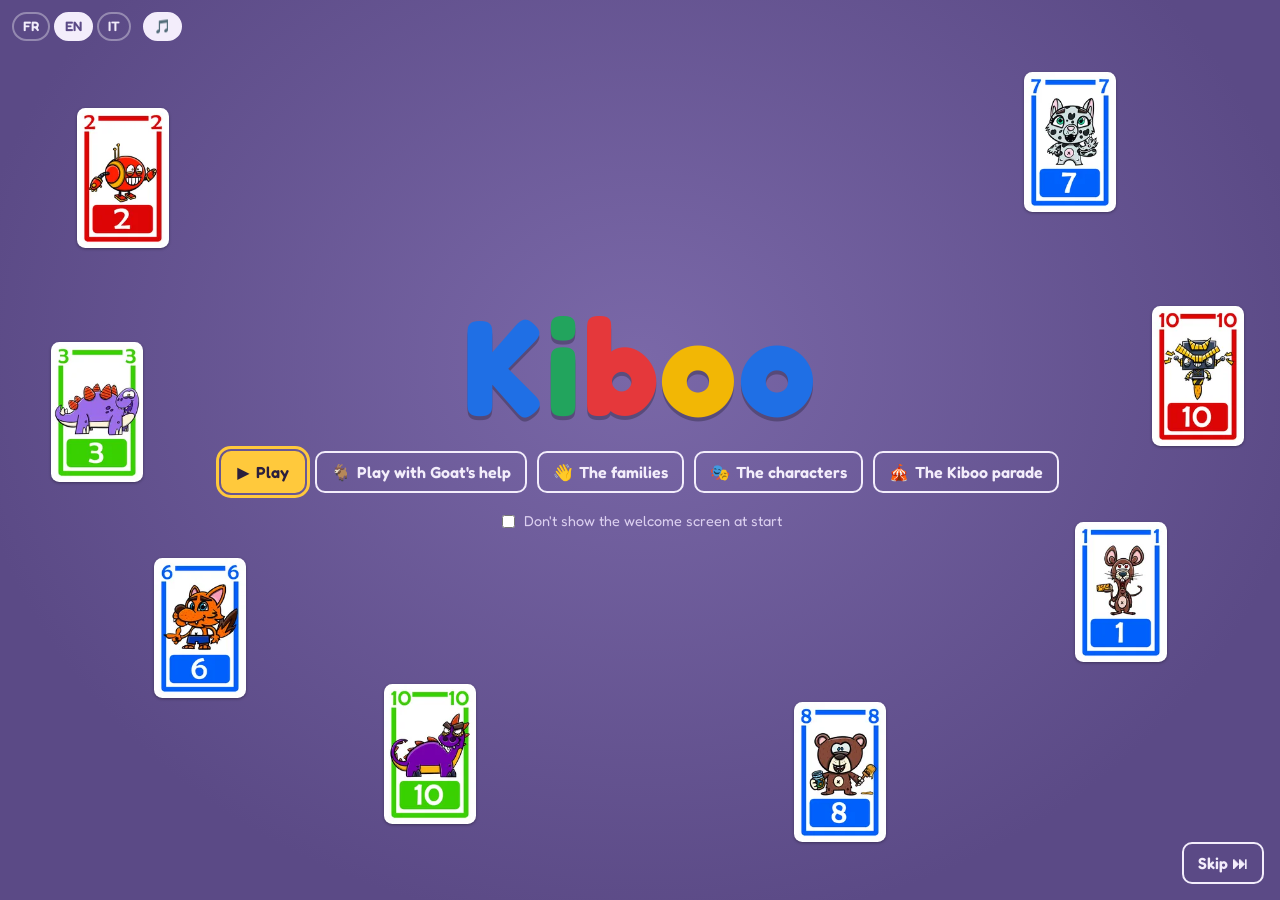
==== commit a65b5804: "Parade : modes en anglais, et musique selon le mode Les modes bébé, drôle et méchant en anglais (jeu" ====
--- a/index.html
+++ b/index.html
@@ -7,7 +7,7 @@
 <link rel="preconnect" href="https://fonts.googleapis.com">
 <link rel="preconnect" href="https://fonts.gstatic.com" crossorigin>
 <link href="https://fonts.googleapis.com/css2?family=Fredoka:wght@400;500;600;700&display=swap" rel="stylesheet">
-<link rel="stylesheet" href="css/style.css?v=2026-11-11-1859">
+<link rel="stylesheet" href="css/style.css?v=2026-11-11-1912">
 </head>
 <body>
 <div class="wrap">
@@ -279,29 +279,29 @@
   <section class="review" id="review" hidden aria-live="polite"></section>
 </div>
 
-<script>window.KIBOO_VERSION = "2026-11-11-1859";   // mis à jour par tools/bump-version.sh</script>
-<script src="lang/fr.js?v=2026-11-11-1859"></script>
-<script src="lang/en.js?v=2026-11-11-1859"></script>
-<script src="lang/parade.js?v=2026-11-11-1859"></script>
-<script src="lang/parade-modes.js?v=2026-11-11-1859"></script>
-<script src="lang/personnages.js?v=2026-11-11-1859"></script>
-<script src="lang/it.js?v=2026-11-11-1859"></script>
-<script src="js/i18n.js?v=2026-11-11-1859"></script>
-<script src="js/dds.js?v=2026-11-11-1859"></script>
-<script src="js/pimc.js?v=2026-11-11-1859"></script>
-<script src="js/solver.js?v=2026-11-11-1859"></script>
-<script src="js/images.js?v=2026-11-11-1859"></script>
-<script src="js/timing.js?v=2026-11-11-1859"></script>
-<script src="js/game.js?v=2026-11-11-1859"></script>
-<script src="js/account.js?v=2026-11-11-1859"></script>
-<script src="js/sound.js?v=2026-11-11-1859"></script>
-<script src="js/voice.js?v=2026-11-11-1859"></script>
-<script src="js/rewards.js?v=2026-11-11-1859"></script>
-<script src="js/exercises.js?v=2026-11-11-1859"></script>
-<script src="js/intro.js?v=2026-11-11-1859"></script>
-<script src="js/coco.js?v=2026-11-11-1859"></script>
-<script src="js/quiz.js?v=2026-11-11-1859"></script>
-<script src="js/evaluation.js?v=2026-11-11-1859"></script>
-<script src="js/feedback.js?v=2026-11-11-1859"></script>
+<script>window.KIBOO_VERSION = "2026-11-11-1912";   // mis à jour par tools/bump-version.sh</script>
+<script src="lang/fr.js?v=2026-11-11-1912"></script>
+<script src="lang/en.js?v=2026-11-11-1912"></script>
+<script src="lang/parade.js?v=2026-11-11-1912"></script>
+<script src="lang/parade-modes.js?v=2026-11-11-1912"></script>
+<script src="lang/personnages.js?v=2026-11-11-1912"></script>
+<script src="lang/it.js?v=2026-11-11-1912"></script>
+<script src="js/i18n.js?v=2026-11-11-1912"></script>
+<script src="js/dds.js?v=2026-11-11-1912"></script>
+<script src="js/pimc.js?v=2026-11-11-1912"></script>
+<script src="js/solver.js?v=2026-11-11-1912"></script>
+<script src="js/images.js?v=2026-11-11-1912"></script>
+<script src="js/timing.js?v=2026-11-11-1912"></script>
+<script src="js/game.js?v=2026-11-11-1912"></script>
+<script src="js/account.js?v=2026-11-11-1912"></script>
+<script src="js/sound.js?v=2026-11-11-1912"></script>
+<script src="js/voice.js?v=2026-11-11-1912"></script>
+<script src="js/rewards.js?v=2026-11-11-1912"></script>
+<script src="js/exercises.js?v=2026-11-11-1912"></script>
+<script src="js/intro.js?v=2026-11-11-1912"></script>
+<script src="js/coco.js?v=2026-11-11-1912"></script>
+<script src="js/quiz.js?v=2026-11-11-1912"></script>
+<script src="js/evaluation.js?v=2026-11-11-1912"></script>
+<script src="js/feedback.js?v=2026-11-11-1912"></script>
 </body>
 </html>
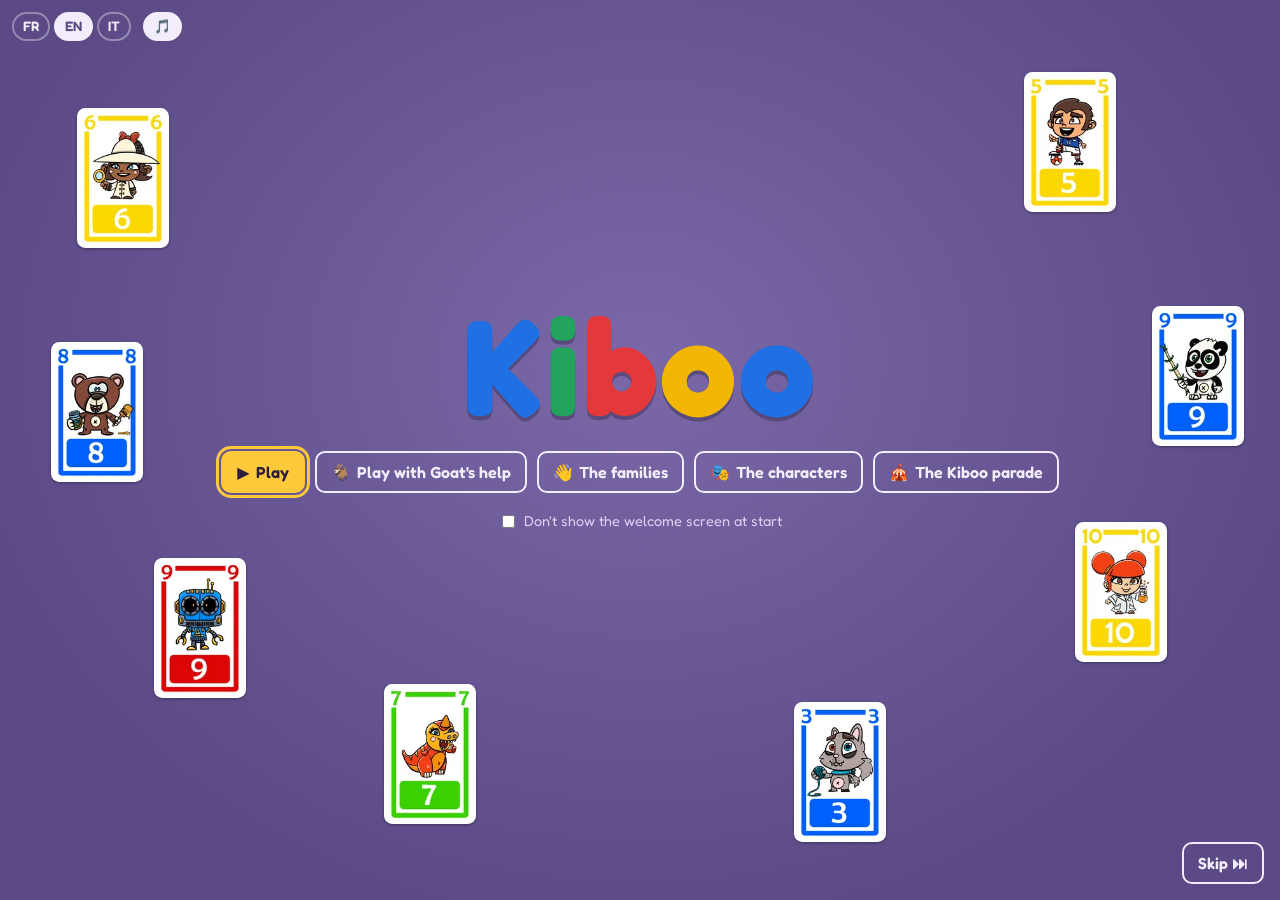
==== commit 5d6f951e: "Parade : modes en italien (sans voix) Les modes bébé, drôle et méchant en italien pour les 40 person" ====
--- a/index.html
+++ b/index.html
@@ -7,7 +7,7 @@
 <link rel="preconnect" href="https://fonts.googleapis.com">
 <link rel="preconnect" href="https://fonts.gstatic.com" crossorigin>
 <link href="https://fonts.googleapis.com/css2?family=Fredoka:wght@400;500;600;700&display=swap" rel="stylesheet">
-<link rel="stylesheet" href="css/style.css?v=2026-11-11-1912">
+<link rel="stylesheet" href="css/style.css?v=2026-11-11-1917">
 </head>
 <body>
 <div class="wrap">
@@ -279,29 +279,29 @@
   <section class="review" id="review" hidden aria-live="polite"></section>
 </div>
 
-<script>window.KIBOO_VERSION = "2026-11-11-1912";   // mis à jour par tools/bump-version.sh</script>
-<script src="lang/fr.js?v=2026-11-11-1912"></script>
-<script src="lang/en.js?v=2026-11-11-1912"></script>
-<script src="lang/parade.js?v=2026-11-11-1912"></script>
-<script src="lang/parade-modes.js?v=2026-11-11-1912"></script>
-<script src="lang/personnages.js?v=2026-11-11-1912"></script>
-<script src="lang/it.js?v=2026-11-11-1912"></script>
-<script src="js/i18n.js?v=2026-11-11-1912"></script>
-<script src="js/dds.js?v=2026-11-11-1912"></script>
-<script src="js/pimc.js?v=2026-11-11-1912"></script>
-<script src="js/solver.js?v=2026-11-11-1912"></script>
-<script src="js/images.js?v=2026-11-11-1912"></script>
-<script src="js/timing.js?v=2026-11-11-1912"></script>
-<script src="js/game.js?v=2026-11-11-1912"></script>
-<script src="js/account.js?v=2026-11-11-1912"></script>
-<script src="js/sound.js?v=2026-11-11-1912"></script>
-<script src="js/voice.js?v=2026-11-11-1912"></script>
-<script src="js/rewards.js?v=2026-11-11-1912"></script>
-<script src="js/exercises.js?v=2026-11-11-1912"></script>
-<script src="js/intro.js?v=2026-11-11-1912"></script>
-<script src="js/coco.js?v=2026-11-11-1912"></script>
-<script src="js/quiz.js?v=2026-11-11-1912"></script>
-<script src="js/evaluation.js?v=2026-11-11-1912"></script>
-<script src="js/feedback.js?v=2026-11-11-1912"></script>
+<script>window.KIBOO_VERSION = "2026-11-11-1917";   // mis à jour par tools/bump-version.sh</script>
+<script src="lang/fr.js?v=2026-11-11-1917"></script>
+<script src="lang/en.js?v=2026-11-11-1917"></script>
+<script src="lang/parade.js?v=2026-11-11-1917"></script>
+<script src="lang/parade-modes.js?v=2026-11-11-1917"></script>
+<script src="lang/personnages.js?v=2026-11-11-1917"></script>
+<script src="lang/it.js?v=2026-11-11-1917"></script>
+<script src="js/i18n.js?v=2026-11-11-1917"></script>
+<script src="js/dds.js?v=2026-11-11-1917"></script>
+<script src="js/pimc.js?v=2026-11-11-1917"></script>
+<script src="js/solver.js?v=2026-11-11-1917"></script>
+<script src="js/images.js?v=2026-11-11-1917"></script>
+<script src="js/timing.js?v=2026-11-11-1917"></script>
+<script src="js/game.js?v=2026-11-11-1917"></script>
+<script src="js/account.js?v=2026-11-11-1917"></script>
+<script src="js/sound.js?v=2026-11-11-1917"></script>
+<script src="js/voice.js?v=2026-11-11-1917"></script>
+<script src="js/rewards.js?v=2026-11-11-1917"></script>
+<script src="js/exercises.js?v=2026-11-11-1917"></script>
+<script src="js/intro.js?v=2026-11-11-1917"></script>
+<script src="js/coco.js?v=2026-11-11-1917"></script>
+<script src="js/quiz.js?v=2026-11-11-1917"></script>
+<script src="js/evaluation.js?v=2026-11-11-1917"></script>
+<script src="js/feedback.js?v=2026-11-11-1917"></script>
 </body>
 </html>
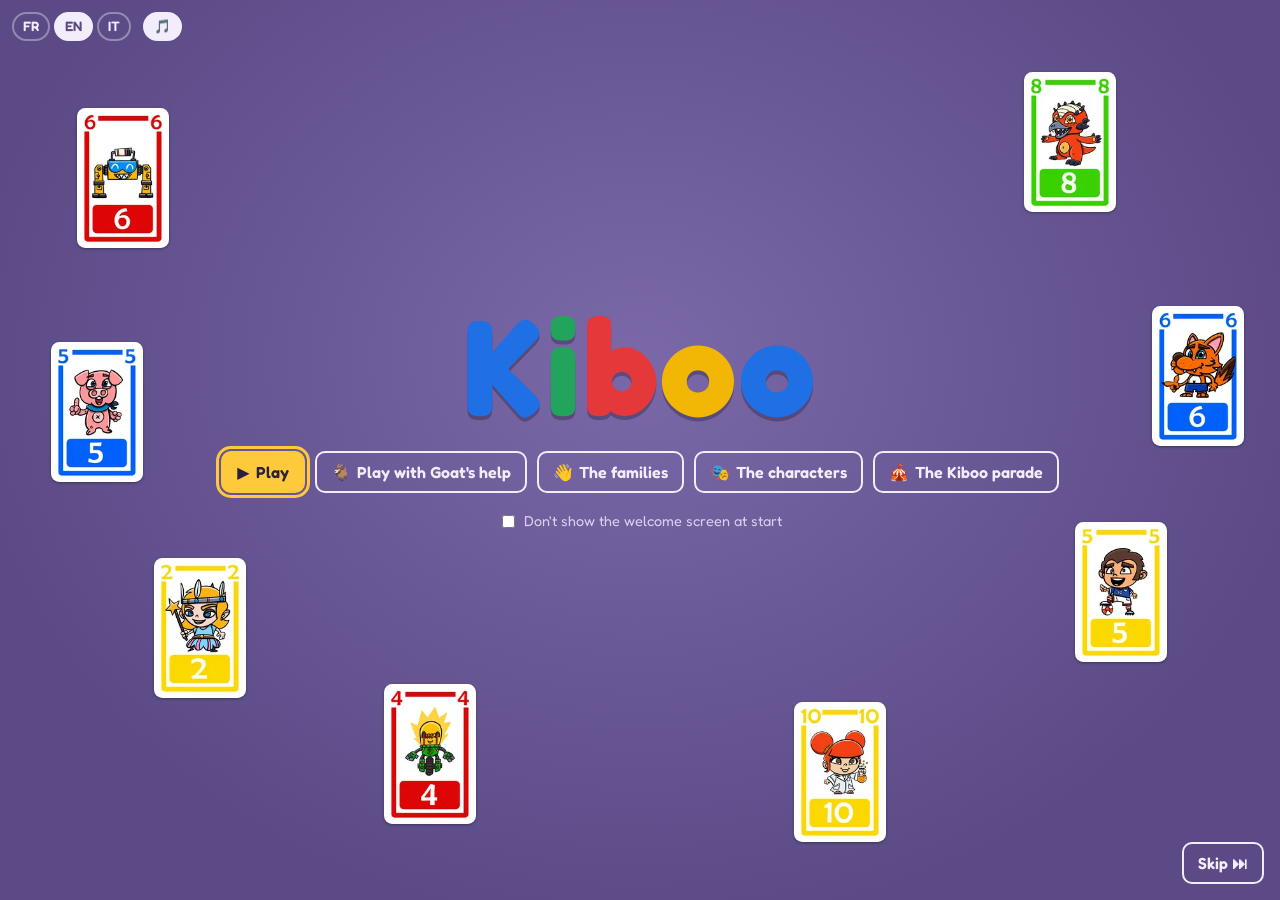
==== commit f170bb0f: "Fusion de parade-modes (modes de la parade de Kimind) dans main Conflit réglé dans index.html (numér" ====
--- a/index.html
+++ b/index.html
@@ -7,7 +7,7 @@
 <link rel="preconnect" href="https://fonts.googleapis.com">
 <link rel="preconnect" href="https://fonts.gstatic.com" crossorigin>
 <link href="https://fonts.googleapis.com/css2?family=Fredoka:wght@400;500;600;700&display=swap" rel="stylesheet">
-<link rel="stylesheet" href="css/style.css?v=2026-11-11-1917">
+<link rel="stylesheet" href="css/style.css?v=2026-11-11-1943">
 </head>
 <body>
 <div class="wrap">
@@ -279,29 +279,29 @@
   <section class="review" id="review" hidden aria-live="polite"></section>
 </div>
 
-<script>window.KIBOO_VERSION = "2026-11-11-1917";   // mis à jour par tools/bump-version.sh</script>
-<script src="lang/fr.js?v=2026-11-11-1917"></script>
-<script src="lang/en.js?v=2026-11-11-1917"></script>
-<script src="lang/parade.js?v=2026-11-11-1917"></script>
-<script src="lang/parade-modes.js?v=2026-11-11-1917"></script>
-<script src="lang/personnages.js?v=2026-11-11-1917"></script>
-<script src="lang/it.js?v=2026-11-11-1917"></script>
-<script src="js/i18n.js?v=2026-11-11-1917"></script>
-<script src="js/dds.js?v=2026-11-11-1917"></script>
-<script src="js/pimc.js?v=2026-11-11-1917"></script>
-<script src="js/solver.js?v=2026-11-11-1917"></script>
-<script src="js/images.js?v=2026-11-11-1917"></script>
-<script src="js/timing.js?v=2026-11-11-1917"></script>
-<script src="js/game.js?v=2026-11-11-1917"></script>
-<script src="js/account.js?v=2026-11-11-1917"></script>
-<script src="js/sound.js?v=2026-11-11-1917"></script>
-<script src="js/voice.js?v=2026-11-11-1917"></script>
-<script src="js/rewards.js?v=2026-11-11-1917"></script>
-<script src="js/exercises.js?v=2026-11-11-1917"></script>
-<script src="js/intro.js?v=2026-11-11-1917"></script>
-<script src="js/coco.js?v=2026-11-11-1917"></script>
-<script src="js/quiz.js?v=2026-11-11-1917"></script>
-<script src="js/evaluation.js?v=2026-11-11-1917"></script>
-<script src="js/feedback.js?v=2026-11-11-1917"></script>
+<script>window.KIBOO_VERSION = "2026-11-11-1943";   // mis à jour par tools/bump-version.sh</script>
+<script src="lang/fr.js?v=2026-11-11-1943"></script>
+<script src="lang/en.js?v=2026-11-11-1943"></script>
+<script src="lang/parade.js?v=2026-11-11-1943"></script>
+<script src="lang/parade-modes.js?v=2026-11-11-1943"></script>
+<script src="lang/personnages.js?v=2026-11-11-1943"></script>
+<script src="lang/it.js?v=2026-11-11-1943"></script>
+<script src="js/i18n.js?v=2026-11-11-1943"></script>
+<script src="js/dds.js?v=2026-11-11-1943"></script>
+<script src="js/pimc.js?v=2026-11-11-1943"></script>
+<script src="js/solver.js?v=2026-11-11-1943"></script>
+<script src="js/images.js?v=2026-11-11-1943"></script>
+<script src="js/timing.js?v=2026-11-11-1943"></script>
+<script src="js/game.js?v=2026-11-11-1943"></script>
+<script src="js/account.js?v=2026-11-11-1943"></script>
+<script src="js/sound.js?v=2026-11-11-1943"></script>
+<script src="js/voice.js?v=2026-11-11-1943"></script>
+<script src="js/rewards.js?v=2026-11-11-1943"></script>
+<script src="js/exercises.js?v=2026-11-11-1943"></script>
+<script src="js/intro.js?v=2026-11-11-1943"></script>
+<script src="js/coco.js?v=2026-11-11-1943"></script>
+<script src="js/quiz.js?v=2026-11-11-1943"></script>
+<script src="js/evaluation.js?v=2026-11-11-1943"></script>
+<script src="js/feedback.js?v=2026-11-11-1943"></script>
 </body>
 </html>
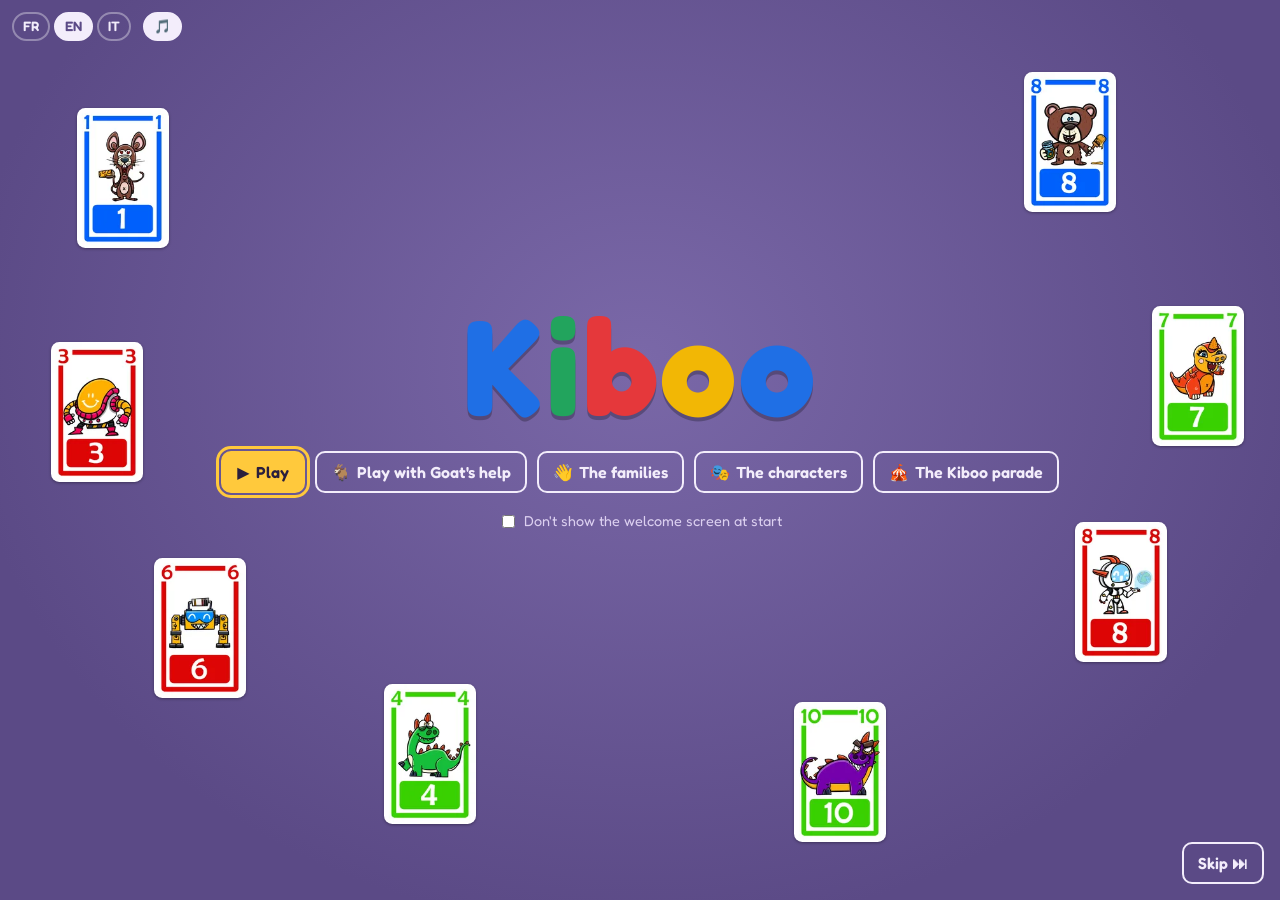
==== commit 121393c0: "Écran « Prépare ta partie » et réglages réorganisés : quatre choix importants en gros boutons, le re" ====
--- a/index.html
+++ b/index.html
@@ -7,7 +7,7 @@
 <link rel="preconnect" href="https://fonts.googleapis.com">
 <link rel="preconnect" href="https://fonts.gstatic.com" crossorigin>
 <link href="https://fonts.googleapis.com/css2?family=Fredoka:wght@400;500;600;700&display=swap" rel="stylesheet">
-<link rel="stylesheet" href="css/style.css?v=2026-11-11-1943">
+<link rel="stylesheet" href="css/style.css?v=2026-11-12-0933">
 </head>
 <body>
 <div class="wrap">
@@ -177,59 +177,78 @@
   </dialog>
 
   <section class="setup" aria-label="Réglages de la table" data-i18n-aria="setup.aria">
-    <label class="field"><span class="seat-name eo" data-i18n="setup.west">Ouest</span>
-      <select id="cfg-O"></select>
-    </label>
-    <div class="field"><span class="seat-name ns" data-i18n="setup.north">Nord</span>
-      <span class="fixed" data-i18n="setup.northFixed">le mort, joué par Sud</span>
-    </div>
-    <label class="field"><span class="seat-name eo" data-i18n="setup.east">Est</span>
-      <select id="cfg-E"></select>
-    </label>
-    <label class="field"><span class="seat-name ns" data-i18n="setup.south">Sud (déclarant)</span>
-      <select id="cfg-S"></select>
-    </label>
-    <label class="field"><span><span class="emo" aria-hidden="true">⏱️</span> <span data-i18n="setup.speed">Vitesse des robots</span></span>
-      <select id="cfg-speed">
-        <option value="1100" data-i18n="setup.slow">Lente</option>
-        <option value="650" selected data-i18n="setup.normal">Normale</option>
-        <option value="250" data-i18n="setup.fast">Rapide</option>
-      </select>
-    </label>
-    <label class="field"><span><span class="emo" aria-hidden="true">🧠</span> <span data-i18n="setup.quiz">Questions pendant la partie</span></span>
-      <select id="cfg-quiz">
-        <option value="off" selected data-i18n="setup.quiz.off">Aucune</option>
-        <option value="light" data-i18n="setup.quiz.light">Quelques-unes</option>
-        <option value="all" data-i18n="setup.quiz.all">Toutes (entraînement)</option>
-      </select>
-    </label>
-    <label class="field"><span><span class="emo" aria-hidden="true">♠️</span> <span data-i18n="setup.trump">Atout</span></span>
-      <select id="cfg-trump">
-        <option value="none" selected data-i18n="setup.trump.none">Sans atout</option>
-        <option value="auto" data-i18n="setup.trump.auto">Couleur la plus longue de Nord-Sud</option>
-      </select>
-    </label>
-    <label class="field"><span><span class="emo" aria-hidden="true">🔢</span> <span data-i18n="setup.coco">Carré de Coco</span></span>
-      <select id="cfg-coco">
-        <option value="off" selected data-i18n="setup.coco.off">Non</option>
-        <option value="manual" data-i18n="setup.coco.manual">Je le remplis</option>
-        <option value="goat" data-i18n="setup.coco.goat">Goat (automatique)</option>
-      </select>
-    </label>
-    <label class="check"><input type="checkbox" id="cfg-open"> <span class="emo" aria-hidden="true">👀</span><span data-i18n="setup.open">Jeux ouverts</span></label>
-    <label class="check"><input type="checkbox" id="cfg-hints"> <span class="emo" aria-hidden="true">💡</span><span data-i18n="setup.hints">Montrer les meilleurs coups</span></label>
-    <label class="check"><input type="checkbox" id="cfg-explain"> <span class="emo" aria-hidden="true">🧑‍🏫</span><span data-i18n="setup.explain">Explications de Piperno</span></label>
-    <label class="check"><input type="checkbox" id="cfg-eval" checked> <span class="emo" aria-hidden="true">🏆</span><span data-i18n="setup.eval">Mode évaluation</span></label>
-    <label class="check"><input type="checkbox" id="cfg-voice"> <span class="emo" aria-hidden="true">🔊</span><span data-i18n="setup.voice">Lire à voix haute</span></label>
-    <label class="check"><input type="checkbox" id="cfg-music"> <span class="emo" aria-hidden="true">🎵</span><span data-i18n="setup.music">Musique</span></label>
-    <label class="check"><input type="checkbox" id="cfg-sfx" checked> <span class="emo" aria-hidden="true">🔔</span><span data-i18n="setup.sfx">Bruitages</span></label>
-    <label class="field"><span data-i18n="voice.choose">Voix</span>
-      <select id="cfg-voice-name"></select>
-    </label>
+    <!-- Les choix importants, en grand (js/setup.js) ; les menus d'origine sont rangés dans les groupes. -->
+    <div class="main-choices" id="main-choices"></div>
     <div class="btns">
-      <button class="act ghost" id="btn-help-play" type="button" aria-pressed="false"><span class="emo" aria-hidden="true">🐐</span><span class="lbl" data-i18n="btn.help">Jouer avec Goat</span></button>
+      <button class="act ghost" id="btn-help-play" hidden type="button" aria-pressed="false"><span class="emo" aria-hidden="true">🐐</span><span class="lbl" data-i18n="btn.help">Jouer avec Goat</span></button>
       <button class="act ghost" id="btn-replay" type="button"><span class="emo" aria-hidden="true">🔁</span><span data-i18n="btn.replay">Rejouer la donne</span></button>
       <button class="act" id="btn-new" type="button"><span class="emo" aria-hidden="true">🃏</span><span data-i18n="btn.new">Nouvelle donne</span></button>
+    </div>
+    <div class="setup-groups">
+      <details class="group">
+        <summary><span class="emo" aria-hidden="true">🤖</span><span data-i18n="group.players">Joueurs et robots</span></summary>
+        <div class="group-body">
+      <label class="field"><span class="seat-name eo" data-i18n="setup.west">Ouest</span>
+        <select id="cfg-O"></select>
+      </label>
+      <div class="field"><span class="seat-name ns" data-i18n="setup.north">Nord</span>
+        <span class="fixed" data-i18n="setup.northFixed">le mort, joué par Sud</span>
+      </div>
+      <label class="field"><span class="seat-name eo" data-i18n="setup.east">Est</span>
+        <select id="cfg-E"></select>
+      </label>
+      <label class="field"><span class="seat-name ns" data-i18n="setup.south">Sud (déclarant)</span>
+        <select id="cfg-S"></select>
+      </label>
+      <label class="field"><span><span class="emo" aria-hidden="true">⏱️</span> <span data-i18n="setup.speed">Vitesse des robots</span></span>
+        <select id="cfg-speed">
+          <option value="1100" data-i18n="setup.slow">Lente</option>
+          <option value="650" selected data-i18n="setup.normal">Normale</option>
+          <option value="250" data-i18n="setup.fast">Rapide</option>
+        </select>
+      </label>
+      <label class="field"><span><span class="emo" aria-hidden="true">♠️</span> <span data-i18n="setup.trump">Atout</span></span>
+        <select id="cfg-trump">
+          <option value="none" selected data-i18n="setup.trump.none">Sans atout</option>
+          <option value="auto" data-i18n="setup.trump.auto">Couleur la plus longue de Nord-Sud</option>
+        </select>
+      </label>
+      <label class="field"><span><span class="emo" aria-hidden="true">🧠</span> <span data-i18n="setup.quiz">Questions pendant la partie</span></span>
+        <select id="cfg-quiz">
+          <option value="off" selected data-i18n="setup.quiz.off">Aucune</option>
+          <option value="light" data-i18n="setup.quiz.light">Quelques-unes</option>
+          <option value="all" data-i18n="setup.quiz.all">Toutes (entraînement)</option>
+        </select>
+      </label>
+        </div>
+      </details>
+      <details class="group">
+        <summary><span class="emo" aria-hidden="true">💡</span><span data-i18n="group.aids">Aides et apprentissage</span></summary>
+        <div class="group-body">
+      <label class="field"><span><span class="emo" aria-hidden="true">🔢</span> <span data-i18n="setup.coco">Carré de Coco</span></span>
+        <select id="cfg-coco">
+          <option value="off" selected data-i18n="setup.coco.off">Non</option>
+          <option value="manual" data-i18n="setup.coco.manual">Je le remplis</option>
+          <option value="goat" data-i18n="setup.coco.goat">Goat (automatique)</option>
+        </select>
+      </label>
+      <label class="check"><input type="checkbox" id="cfg-open"> <span class="emo" aria-hidden="true">👀</span><span data-i18n="setup.open">Jeux ouverts</span></label>
+      <label class="check"><input type="checkbox" id="cfg-hints"> <span class="emo" aria-hidden="true">💡</span><span data-i18n="setup.hints">Montrer les meilleurs coups</span></label>
+      <label class="check"><input type="checkbox" id="cfg-explain"> <span class="emo" aria-hidden="true">🧑‍🏫</span><span data-i18n="setup.explain">Explications de Piperno</span></label>
+      <label class="check"><input type="checkbox" id="cfg-eval" checked> <span class="emo" aria-hidden="true">🏆</span><span data-i18n="setup.eval">Mode évaluation</span></label>
+        </div>
+      </details>
+      <details class="group">
+        <summary><span class="emo" aria-hidden="true">🎵</span><span data-i18n="group.ambiance">Ambiance : son, musique, voix</span></summary>
+        <div class="group-body">
+      <label class="check"><input type="checkbox" id="cfg-music"> <span class="emo" aria-hidden="true">🎵</span><span data-i18n="setup.music">Musique</span></label>
+      <label class="check"><input type="checkbox" id="cfg-sfx" checked> <span class="emo" aria-hidden="true">🔔</span><span data-i18n="setup.sfx">Bruitages</span></label>
+      <label class="check"><input type="checkbox" id="cfg-voice"> <span class="emo" aria-hidden="true">🔊</span><span data-i18n="setup.voice">Lire à voix haute</span></label>
+      <label class="field"><span data-i18n="voice.choose">Voix</span>
+        <select id="cfg-voice-name"></select>
+      </label>
+        </div>
+      </details>
     </div>
     <div class="note" id="settings-help" hidden><span id="voice-help"></span><div data-i18n-html="help.list">
       <ul>
@@ -255,6 +274,7 @@
   <div class="play-main">
   <main class="table" id="table">
     <div class="trump-tag" id="trump-tag" hidden></div>
+    <div class="start" id="start" hidden></div>
     <!-- Les places tournent : celle du joueur humain est toujours en bas (voir position() dans js/game.js). -->
     <div class="seat north" id="seat-N"><div class="tag" id="tag-N"></div><div class="hand main" id="hand-N"></div></div>
     <div class="seat west" id="seat-O"><div class="tag" id="tag-O"></div><div class="hand side" id="hand-O"></div></div>
@@ -279,29 +299,30 @@
   <section class="review" id="review" hidden aria-live="polite"></section>
 </div>
 
-<script>window.KIBOO_VERSION = "2026-11-11-1943";   // mis à jour par tools/bump-version.sh</script>
-<script src="lang/fr.js?v=2026-11-11-1943"></script>
-<script src="lang/en.js?v=2026-11-11-1943"></script>
-<script src="lang/parade.js?v=2026-11-11-1943"></script>
-<script src="lang/parade-modes.js?v=2026-11-11-1943"></script>
-<script src="lang/personnages.js?v=2026-11-11-1943"></script>
-<script src="lang/it.js?v=2026-11-11-1943"></script>
-<script src="js/i18n.js?v=2026-11-11-1943"></script>
-<script src="js/dds.js?v=2026-11-11-1943"></script>
-<script src="js/pimc.js?v=2026-11-11-1943"></script>
-<script src="js/solver.js?v=2026-11-11-1943"></script>
-<script src="js/images.js?v=2026-11-11-1943"></script>
-<script src="js/timing.js?v=2026-11-11-1943"></script>
-<script src="js/game.js?v=2026-11-11-1943"></script>
-<script src="js/account.js?v=2026-11-11-1943"></script>
-<script src="js/sound.js?v=2026-11-11-1943"></script>
-<script src="js/voice.js?v=2026-11-11-1943"></script>
-<script src="js/rewards.js?v=2026-11-11-1943"></script>
-<script src="js/exercises.js?v=2026-11-11-1943"></script>
-<script src="js/intro.js?v=2026-11-11-1943"></script>
-<script src="js/coco.js?v=2026-11-11-1943"></script>
-<script src="js/quiz.js?v=2026-11-11-1943"></script>
-<script src="js/evaluation.js?v=2026-11-11-1943"></script>
-<script src="js/feedback.js?v=2026-11-11-1943"></script>
+<script>window.KIBOO_VERSION = "2026-11-12-0933";   // mis à jour par tools/bump-version.sh</script>
+<script src="lang/fr.js?v=2026-11-12-0933"></script>
+<script src="lang/en.js?v=2026-11-12-0933"></script>
+<script src="lang/parade.js?v=2026-11-12-0933"></script>
+<script src="lang/parade-modes.js?v=2026-11-12-0933"></script>
+<script src="lang/personnages.js?v=2026-11-12-0933"></script>
+<script src="lang/it.js?v=2026-11-12-0933"></script>
+<script src="js/i18n.js?v=2026-11-12-0933"></script>
+<script src="js/dds.js?v=2026-11-12-0933"></script>
+<script src="js/pimc.js?v=2026-11-12-0933"></script>
+<script src="js/solver.js?v=2026-11-12-0933"></script>
+<script src="js/images.js?v=2026-11-12-0933"></script>
+<script src="js/timing.js?v=2026-11-12-0933"></script>
+<script src="js/game.js?v=2026-11-12-0933"></script>
+<script src="js/account.js?v=2026-11-12-0933"></script>
+<script src="js/sound.js?v=2026-11-12-0933"></script>
+<script src="js/voice.js?v=2026-11-12-0933"></script>
+<script src="js/rewards.js?v=2026-11-12-0933"></script>
+<script src="js/exercises.js?v=2026-11-12-0933"></script>
+<script src="js/setup.js?v=2026-11-12-0933"></script>
+<script src="js/intro.js?v=2026-11-12-0933"></script>
+<script src="js/coco.js?v=2026-11-12-0933"></script>
+<script src="js/quiz.js?v=2026-11-12-0933"></script>
+<script src="js/evaluation.js?v=2026-11-12-0933"></script>
+<script src="js/feedback.js?v=2026-11-12-0933"></script>
 </body>
 </html>
--- a/css/style.css
+++ b/css/style.css
@@ -653,3 +653,36 @@
 #album-rename .gift-won { margin-top: 0; }
 #album-rename .gift-card { flex: none; }
 #album-rename .card { --w: 70px; margin: 0; animation: none; }
+
+/* Les choix importants (js/setup.js) : gros boutons groupés */
+.main-choices { flex-basis: 100%; display: flex; flex-wrap: wrap; gap: 10px 22px; }
+.choice { display: flex; flex-direction: column; gap: 5px; }
+.choice-label { font-size: 0.9rem; font-weight: 600; color: var(--ink-soft); display: flex; align-items: center; gap: 6px; }
+.seg { display: inline-flex; flex-wrap: wrap; gap: 4px; }
+.seg button {
+  font: inherit; font-weight: 600; font-size: 0.95rem; cursor: pointer;
+  padding: 6px 12px; border-radius: 999px; border: 2px solid var(--line); background: var(--panel); color: var(--ink);
+}
+.seg button:hover { border-color: var(--ink); }
+.seg button[aria-pressed="true"] { background: var(--ink); color: var(--page); border-color: var(--ink); }
+/* Les autres réglages, rangés dans des groupes qui se replient */
+.setup-groups { flex-basis: 100%; display: flex; flex-wrap: wrap; gap: 8px; }
+.group { flex: 1 1 260px; background: var(--panel); border: 1px solid var(--line); border-radius: 12px; padding: 6px 12px; }
+.group summary { cursor: pointer; font-weight: 600; padding: 4px 0; display: flex; align-items: center; gap: 6px; }
+.group[open] summary { margin-bottom: 6px; }
+.group-body { display: flex; flex-wrap: wrap; gap: 10px 16px; align-items: end; padding-bottom: 6px; }
+/* L'écran « Prépare ta partie », sur la table */
+.start { position: absolute; inset: 0; z-index: 5; display: grid; place-items: center; padding: 16px; background: rgba(0, 0, 0, 0.25); border-radius: inherit; }
+.start-card { background: var(--panel); color: var(--ink); border-radius: 18px; padding: 18px 20px; max-width: 760px; width: 100%; box-shadow: 0 8px 30px rgba(0,0,0,0.35); display: flex; flex-direction: column; gap: 12px; }
+.start-head { display: flex; align-items: center; justify-content: space-between; gap: 10px; }
+.start-card h2 { margin: 0; font-size: 1.4rem; }
+.start-card p { margin: 0; }
+.start-card .main-choices { gap: 14px 24px; }
+.start-go { align-self: center; font-size: 1.15rem; padding: 10px 26px; border-color: var(--sun); background: var(--sun); color: var(--sun-ink); }
+.choice.off .seg { opacity: 0.45; }
+.choice-label small { font-weight: 400; }
+.seg button:disabled { cursor: default; }
+/* Pendant l'écran de départ : la table est assez haute pour lui, et les choix du haut sont cachés (ils y sont). */
+/* L'écran de départ occupe toute la grille de la table : la table prend sa hauteur. */
+.table > .start { position: relative; inset: auto; grid-column: 1 / -1; grid-row: 1 / -1; align-self: stretch; justify-self: stretch; }
+body:has(#start:not([hidden])) #main-choices { display: none; }
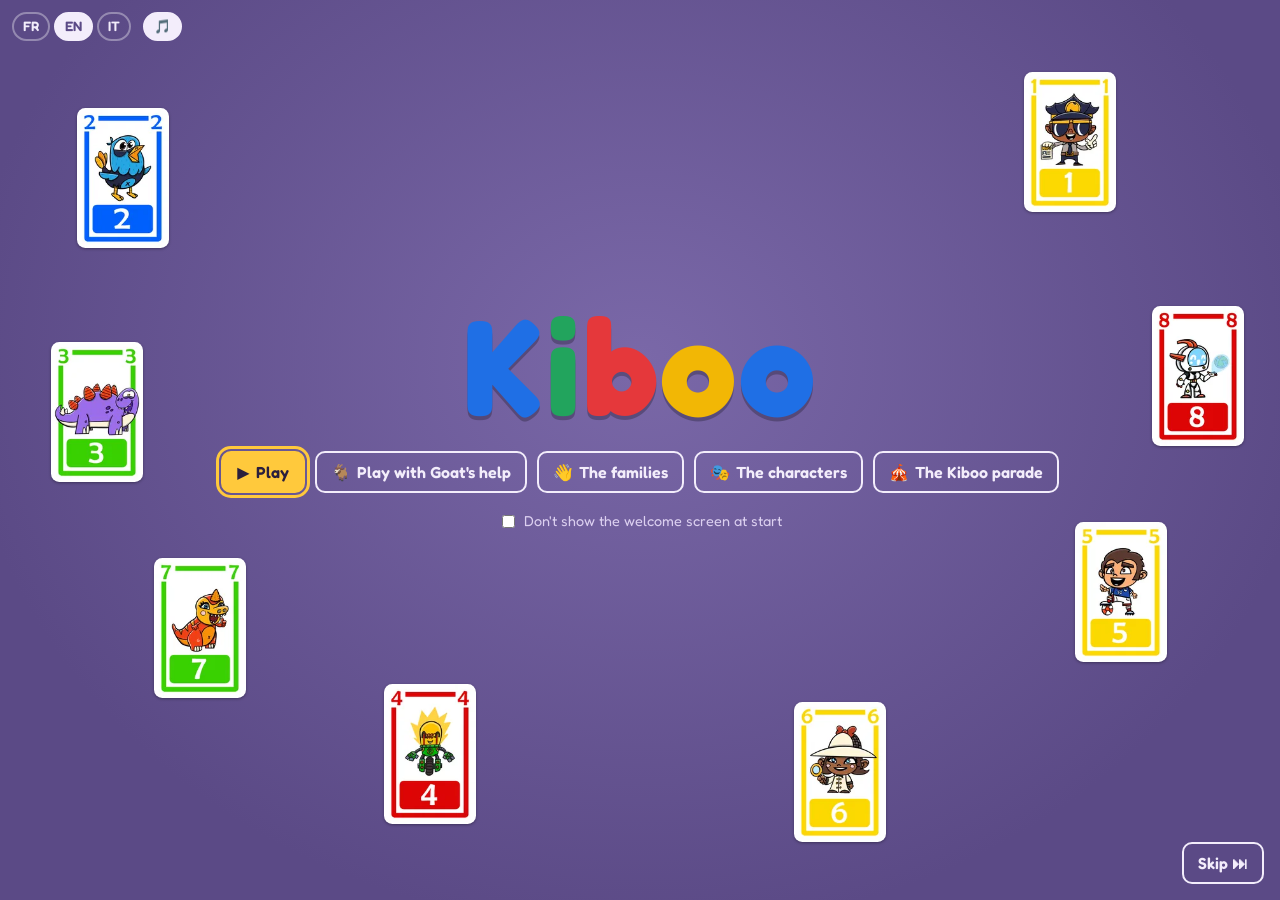
==== commit 99784366: "Ordre des couleurs pour départager : vert < jaune < rouge < bleu (atout, entame, Piperno) Co-Authore" ====
--- a/index.html
+++ b/index.html
@@ -7,7 +7,7 @@
 <link rel="preconnect" href="https://fonts.googleapis.com">
 <link rel="preconnect" href="https://fonts.gstatic.com" crossorigin>
 <link href="https://fonts.googleapis.com/css2?family=Fredoka:wght@400;500;600;700&display=swap" rel="stylesheet">
-<link rel="stylesheet" href="css/style.css?v=2026-11-12-0933">
+<link rel="stylesheet" href="css/style.css?v=2026-11-12-0936">
 </head>
 <body>
 <div class="wrap">
@@ -139,7 +139,7 @@
       <p>Piperno, Averell et Averell250 choisissent toujours leur entame de la même façon :</p>
       <ol>
         <li>Ils prennent leur <strong>couleur la plus longue</strong>, celle où ils ont le plus de cartes.</li>
-        <li>Si deux couleurs ont <strong>autant de cartes</strong>, ils prennent celle qui a le <strong>plus de points</strong> (la somme des valeurs). À points égaux aussi, ils prennent la dernière dans l'ordre bleu, vert, rouge, jaune.</li>
+        <li>Si deux couleurs ont <strong>autant de cartes</strong>, ils prennent celle qui a le <strong>plus de points</strong> (la somme des valeurs). À points égaux aussi, ils prennent la dernière dans l'ordre vert, jaune, rouge, bleu.</li>
         <li>Dans cette couleur, s'ils ont une <dfn>séquence</dfn> (au moins deux cartes qui se suivent, comme le 7 et le 8), ils jouent la <strong>plus haute carte de la séquence</strong>, mais seulement si cette carte vaut <strong>au moins 7</strong>. S'ils ont plusieurs séquences, ils prennent la plus haute.</li>
         <li>Sans séquence (ou avec une séquence trop petite, comme le 3 et le 4), ils jouent la <strong>plus petite carte</strong> de la couleur.</li>
       </ol>
@@ -299,30 +299,30 @@
   <section class="review" id="review" hidden aria-live="polite"></section>
 </div>
 
-<script>window.KIBOO_VERSION = "2026-11-12-0933";   // mis à jour par tools/bump-version.sh</script>
-<script src="lang/fr.js?v=2026-11-12-0933"></script>
-<script src="lang/en.js?v=2026-11-12-0933"></script>
-<script src="lang/parade.js?v=2026-11-12-0933"></script>
-<script src="lang/parade-modes.js?v=2026-11-12-0933"></script>
-<script src="lang/personnages.js?v=2026-11-12-0933"></script>
-<script src="lang/it.js?v=2026-11-12-0933"></script>
-<script src="js/i18n.js?v=2026-11-12-0933"></script>
-<script src="js/dds.js?v=2026-11-12-0933"></script>
-<script src="js/pimc.js?v=2026-11-12-0933"></script>
-<script src="js/solver.js?v=2026-11-12-0933"></script>
-<script src="js/images.js?v=2026-11-12-0933"></script>
-<script src="js/timing.js?v=2026-11-12-0933"></script>
-<script src="js/game.js?v=2026-11-12-0933"></script>
-<script src="js/account.js?v=2026-11-12-0933"></script>
-<script src="js/sound.js?v=2026-11-12-0933"></script>
-<script src="js/voice.js?v=2026-11-12-0933"></script>
-<script src="js/rewards.js?v=2026-11-12-0933"></script>
-<script src="js/exercises.js?v=2026-11-12-0933"></script>
-<script src="js/setup.js?v=2026-11-12-0933"></script>
-<script src="js/intro.js?v=2026-11-12-0933"></script>
-<script src="js/coco.js?v=2026-11-12-0933"></script>
-<script src="js/quiz.js?v=2026-11-12-0933"></script>
-<script src="js/evaluation.js?v=2026-11-12-0933"></script>
-<script src="js/feedback.js?v=2026-11-12-0933"></script>
+<script>window.KIBOO_VERSION = "2026-11-12-0936";   // mis à jour par tools/bump-version.sh</script>
+<script src="lang/fr.js?v=2026-11-12-0936"></script>
+<script src="lang/en.js?v=2026-11-12-0936"></script>
+<script src="lang/parade.js?v=2026-11-12-0936"></script>
+<script src="lang/parade-modes.js?v=2026-11-12-0936"></script>
+<script src="lang/personnages.js?v=2026-11-12-0936"></script>
+<script src="lang/it.js?v=2026-11-12-0936"></script>
+<script src="js/i18n.js?v=2026-11-12-0936"></script>
+<script src="js/dds.js?v=2026-11-12-0936"></script>
+<script src="js/pimc.js?v=2026-11-12-0936"></script>
+<script src="js/solver.js?v=2026-11-12-0936"></script>
+<script src="js/images.js?v=2026-11-12-0936"></script>
+<script src="js/timing.js?v=2026-11-12-0936"></script>
+<script src="js/game.js?v=2026-11-12-0936"></script>
+<script src="js/account.js?v=2026-11-12-0936"></script>
+<script src="js/sound.js?v=2026-11-12-0936"></script>
+<script src="js/voice.js?v=2026-11-12-0936"></script>
+<script src="js/rewards.js?v=2026-11-12-0936"></script>
+<script src="js/exercises.js?v=2026-11-12-0936"></script>
+<script src="js/setup.js?v=2026-11-12-0936"></script>
+<script src="js/intro.js?v=2026-11-12-0936"></script>
+<script src="js/coco.js?v=2026-11-12-0936"></script>
+<script src="js/quiz.js?v=2026-11-12-0936"></script>
+<script src="js/evaluation.js?v=2026-11-12-0936"></script>
+<script src="js/feedback.js?v=2026-11-12-0936"></script>
 </body>
 </html>
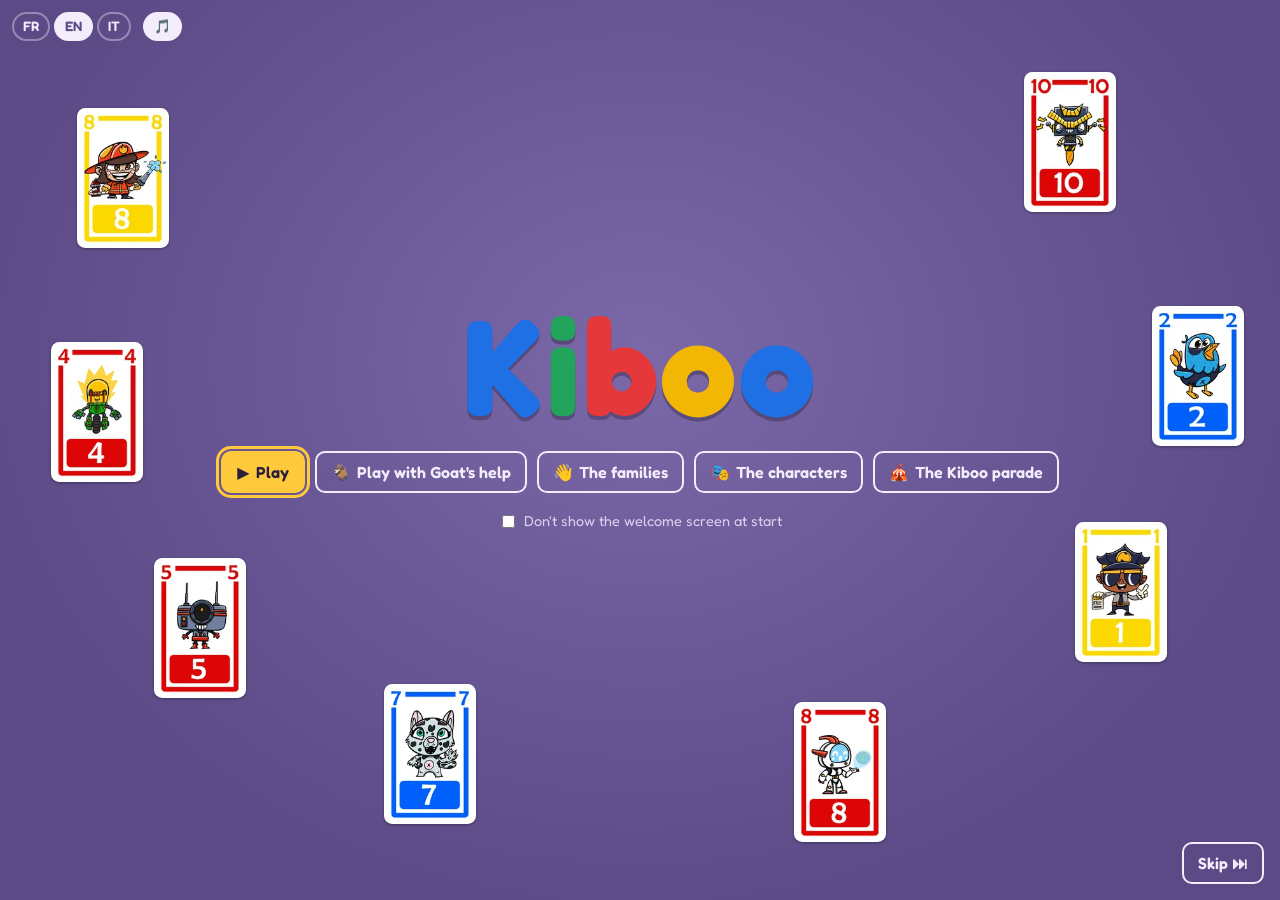
==== commit b75cb6d2: "Prépare ta partie : les autres réglages (robots, vitesse, aides, ambiance) sont aussi dans l'écran d" ====
--- a/index.html
+++ b/index.html
@@ -7,7 +7,7 @@
 <link rel="preconnect" href="https://fonts.googleapis.com">
 <link rel="preconnect" href="https://fonts.gstatic.com" crossorigin>
 <link href="https://fonts.googleapis.com/css2?family=Fredoka:wght@400;500;600;700&display=swap" rel="stylesheet">
-<link rel="stylesheet" href="css/style.css?v=2026-11-12-0936">
+<link rel="stylesheet" href="css/style.css?v=2026-11-12-0940">
 </head>
 <body>
 <div class="wrap">
@@ -299,30 +299,30 @@
   <section class="review" id="review" hidden aria-live="polite"></section>
 </div>
 
-<script>window.KIBOO_VERSION = "2026-11-12-0936";   // mis à jour par tools/bump-version.sh</script>
-<script src="lang/fr.js?v=2026-11-12-0936"></script>
-<script src="lang/en.js?v=2026-11-12-0936"></script>
-<script src="lang/parade.js?v=2026-11-12-0936"></script>
-<script src="lang/parade-modes.js?v=2026-11-12-0936"></script>
-<script src="lang/personnages.js?v=2026-11-12-0936"></script>
-<script src="lang/it.js?v=2026-11-12-0936"></script>
-<script src="js/i18n.js?v=2026-11-12-0936"></script>
-<script src="js/dds.js?v=2026-11-12-0936"></script>
-<script src="js/pimc.js?v=2026-11-12-0936"></script>
-<script src="js/solver.js?v=2026-11-12-0936"></script>
-<script src="js/images.js?v=2026-11-12-0936"></script>
-<script src="js/timing.js?v=2026-11-12-0936"></script>
-<script src="js/game.js?v=2026-11-12-0936"></script>
-<script src="js/account.js?v=2026-11-12-0936"></script>
-<script src="js/sound.js?v=2026-11-12-0936"></script>
-<script src="js/voice.js?v=2026-11-12-0936"></script>
-<script src="js/rewards.js?v=2026-11-12-0936"></script>
-<script src="js/exercises.js?v=2026-11-12-0936"></script>
-<script src="js/setup.js?v=2026-11-12-0936"></script>
-<script src="js/intro.js?v=2026-11-12-0936"></script>
-<script src="js/coco.js?v=2026-11-12-0936"></script>
-<script src="js/quiz.js?v=2026-11-12-0936"></script>
-<script src="js/evaluation.js?v=2026-11-12-0936"></script>
-<script src="js/feedback.js?v=2026-11-12-0936"></script>
+<script>window.KIBOO_VERSION = "2026-11-12-0940";   // mis à jour par tools/bump-version.sh</script>
+<script src="lang/fr.js?v=2026-11-12-0940"></script>
+<script src="lang/en.js?v=2026-11-12-0940"></script>
+<script src="lang/parade.js?v=2026-11-12-0940"></script>
+<script src="lang/parade-modes.js?v=2026-11-12-0940"></script>
+<script src="lang/personnages.js?v=2026-11-12-0940"></script>
+<script src="lang/it.js?v=2026-11-12-0940"></script>
+<script src="js/i18n.js?v=2026-11-12-0940"></script>
+<script src="js/dds.js?v=2026-11-12-0940"></script>
+<script src="js/pimc.js?v=2026-11-12-0940"></script>
+<script src="js/solver.js?v=2026-11-12-0940"></script>
+<script src="js/images.js?v=2026-11-12-0940"></script>
+<script src="js/timing.js?v=2026-11-12-0940"></script>
+<script src="js/game.js?v=2026-11-12-0940"></script>
+<script src="js/account.js?v=2026-11-12-0940"></script>
+<script src="js/sound.js?v=2026-11-12-0940"></script>
+<script src="js/voice.js?v=2026-11-12-0940"></script>
+<script src="js/rewards.js?v=2026-11-12-0940"></script>
+<script src="js/exercises.js?v=2026-11-12-0940"></script>
+<script src="js/setup.js?v=2026-11-12-0940"></script>
+<script src="js/intro.js?v=2026-11-12-0940"></script>
+<script src="js/coco.js?v=2026-11-12-0940"></script>
+<script src="js/quiz.js?v=2026-11-12-0940"></script>
+<script src="js/evaluation.js?v=2026-11-12-0940"></script>
+<script src="js/feedback.js?v=2026-11-12-0940"></script>
 </body>
 </html>
--- a/css/style.css
+++ b/css/style.css
@@ -686,3 +686,9 @@
 /* L'écran de départ occupe toute la grille de la table : la table prend sa hauteur. */
 .table > .start { position: relative; inset: auto; grid-column: 1 / -1; grid-row: 1 / -1; align-self: stretch; justify-self: stretch; }
 body:has(#start:not([hidden])) #main-choices { display: none; }
+.start-card .start-more { font-size: 0.92rem; color: var(--ink-soft); }
+.start-card .setup-groups .group { background: var(--setup); }
+.start-card .group-body .field select { background: var(--page); }
+/* Atout et questions sont déjà en gros boutons : leurs menus d'origine restent cachés dans les groupes. */
+.group-body .field:has(#cfg-trump), .group-body .field:has(#cfg-quiz) { display: none; }
+.group { align-self: flex-start; }
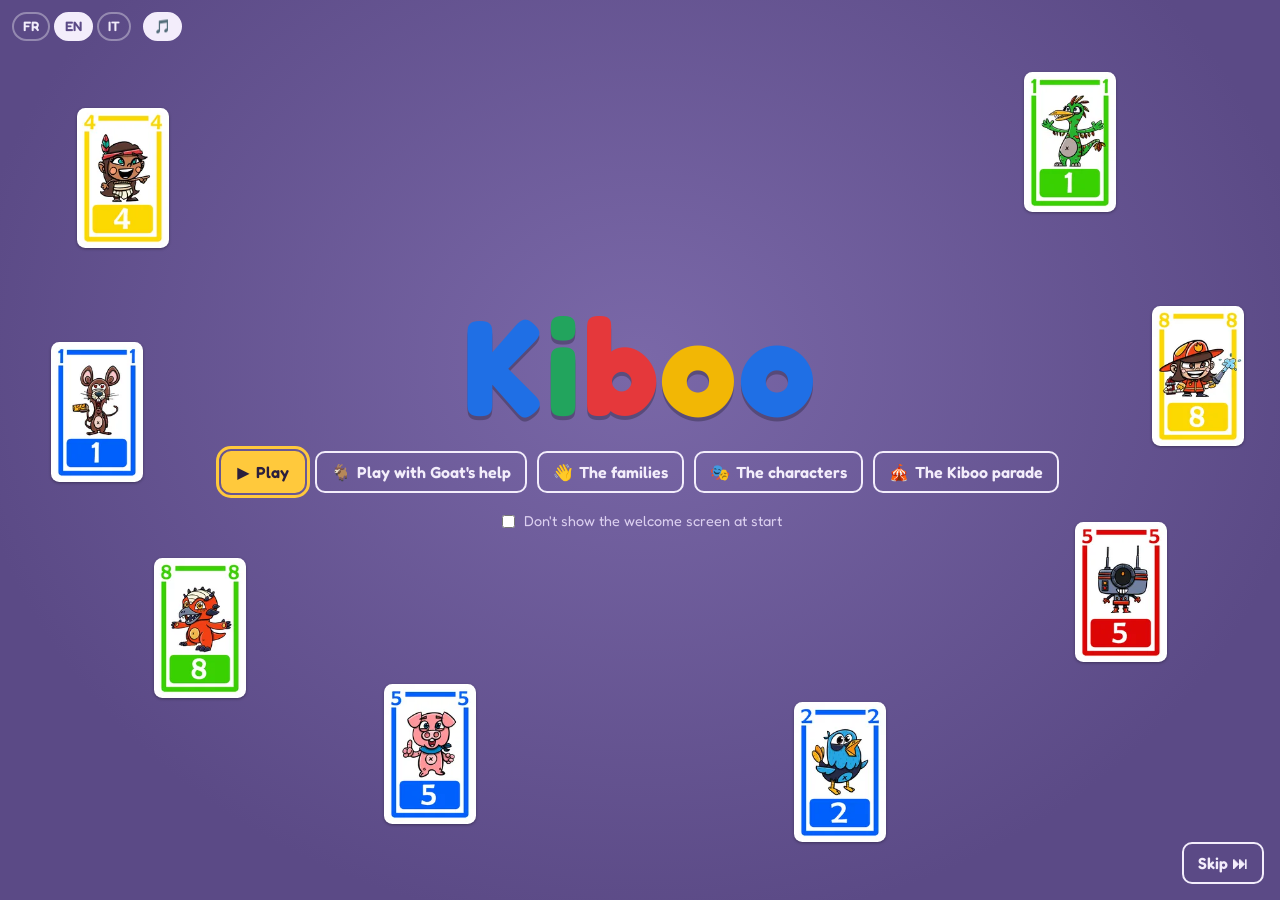
==== commit 32f7b1f6: "Prépare ta partie : choix des robots (les plus faciles par défaut) et présentation des robots Co-Aut" ====
--- a/index.html
+++ b/index.html
@@ -7,7 +7,7 @@
 <link rel="preconnect" href="https://fonts.googleapis.com">
 <link rel="preconnect" href="https://fonts.gstatic.com" crossorigin>
 <link href="https://fonts.googleapis.com/css2?family=Fredoka:wght@400;500;600;700&display=swap" rel="stylesheet">
-<link rel="stylesheet" href="css/style.css?v=2026-11-12-0940">
+<link rel="stylesheet" href="css/style.css?v=2026-11-12-0950">
 </head>
 <body>
 <div class="wrap">
@@ -299,30 +299,30 @@
   <section class="review" id="review" hidden aria-live="polite"></section>
 </div>
 
-<script>window.KIBOO_VERSION = "2026-11-12-0940";   // mis à jour par tools/bump-version.sh</script>
-<script src="lang/fr.js?v=2026-11-12-0940"></script>
-<script src="lang/en.js?v=2026-11-12-0940"></script>
-<script src="lang/parade.js?v=2026-11-12-0940"></script>
-<script src="lang/parade-modes.js?v=2026-11-12-0940"></script>
-<script src="lang/personnages.js?v=2026-11-12-0940"></script>
-<script src="lang/it.js?v=2026-11-12-0940"></script>
-<script src="js/i18n.js?v=2026-11-12-0940"></script>
-<script src="js/dds.js?v=2026-11-12-0940"></script>
-<script src="js/pimc.js?v=2026-11-12-0940"></script>
-<script src="js/solver.js?v=2026-11-12-0940"></script>
-<script src="js/images.js?v=2026-11-12-0940"></script>
-<script src="js/timing.js?v=2026-11-12-0940"></script>
-<script src="js/game.js?v=2026-11-12-0940"></script>
-<script src="js/account.js?v=2026-11-12-0940"></script>
-<script src="js/sound.js?v=2026-11-12-0940"></script>
-<script src="js/voice.js?v=2026-11-12-0940"></script>
-<script src="js/rewards.js?v=2026-11-12-0940"></script>
-<script src="js/exercises.js?v=2026-11-12-0940"></script>
-<script src="js/setup.js?v=2026-11-12-0940"></script>
-<script src="js/intro.js?v=2026-11-12-0940"></script>
-<script src="js/coco.js?v=2026-11-12-0940"></script>
-<script src="js/quiz.js?v=2026-11-12-0940"></script>
-<script src="js/evaluation.js?v=2026-11-12-0940"></script>
-<script src="js/feedback.js?v=2026-11-12-0940"></script>
+<script>window.KIBOO_VERSION = "2026-11-12-0950";   // mis à jour par tools/bump-version.sh</script>
+<script src="lang/fr.js?v=2026-11-12-0950"></script>
+<script src="lang/en.js?v=2026-11-12-0950"></script>
+<script src="lang/parade.js?v=2026-11-12-0950"></script>
+<script src="lang/parade-modes.js?v=2026-11-12-0950"></script>
+<script src="lang/personnages.js?v=2026-11-12-0950"></script>
+<script src="lang/it.js?v=2026-11-12-0950"></script>
+<script src="js/i18n.js?v=2026-11-12-0950"></script>
+<script src="js/dds.js?v=2026-11-12-0950"></script>
+<script src="js/pimc.js?v=2026-11-12-0950"></script>
+<script src="js/solver.js?v=2026-11-12-0950"></script>
+<script src="js/images.js?v=2026-11-12-0950"></script>
+<script src="js/timing.js?v=2026-11-12-0950"></script>
+<script src="js/game.js?v=2026-11-12-0950"></script>
+<script src="js/account.js?v=2026-11-12-0950"></script>
+<script src="js/sound.js?v=2026-11-12-0950"></script>
+<script src="js/voice.js?v=2026-11-12-0950"></script>
+<script src="js/rewards.js?v=2026-11-12-0950"></script>
+<script src="js/exercises.js?v=2026-11-12-0950"></script>
+<script src="js/setup.js?v=2026-11-12-0950"></script>
+<script src="js/intro.js?v=2026-11-12-0950"></script>
+<script src="js/coco.js?v=2026-11-12-0950"></script>
+<script src="js/quiz.js?v=2026-11-12-0950"></script>
+<script src="js/evaluation.js?v=2026-11-12-0950"></script>
+<script src="js/feedback.js?v=2026-11-12-0950"></script>
 </body>
 </html>
--- a/css/style.css
+++ b/css/style.css
@@ -692,3 +692,15 @@
 /* Atout et questions sont déjà en gros boutons : leurs menus d'origine restent cachés dans les groupes. */
 .group-body .field:has(#cfg-trump), .group-body .field:has(#cfg-quiz) { display: none; }
 .group { align-self: flex-start; }
+
+/* ---------- Le choix des robots et leur présentation ---------- */
+.seg .stars { display: block; font-size: 0.7rem; letter-spacing: 1px; color: #E0A100; }
+.seg button[aria-pressed="true"] .stars { color: #FFD24A; }
+.choice-note { font-size: 0.85rem; color: var(--ink-soft); }
+button.link { background: none; border: 0; padding: 0; font: inherit; color: var(--ink); text-decoration: underline; cursor: pointer; font-weight: 600; }
+.robot-cards { display: grid; grid-template-columns: repeat(auto-fill, minmax(230px, 1fr)); gap: 8px; margin-top: 4px; }
+.robot-card { display: flex; gap: 10px; align-items: flex-start; padding: 8px; border: 1px solid var(--ink-soft); border-radius: 10px; background: var(--page); }
+.robot-face { width: 64px; height: 64px; border-radius: 50%; border: 2px solid #D62828; flex: none; background-color: #fff; background-size: 175% auto; background-position: 50% 26%; background-repeat: no-repeat; }
+.robot-card .stars { color: #E0A100; letter-spacing: 1px; }
+.robot-card em { display: block; font-size: 0.85rem; color: var(--ink-soft); }
+.robot-card p { margin: 4px 0 0; font-size: 0.88rem; }
